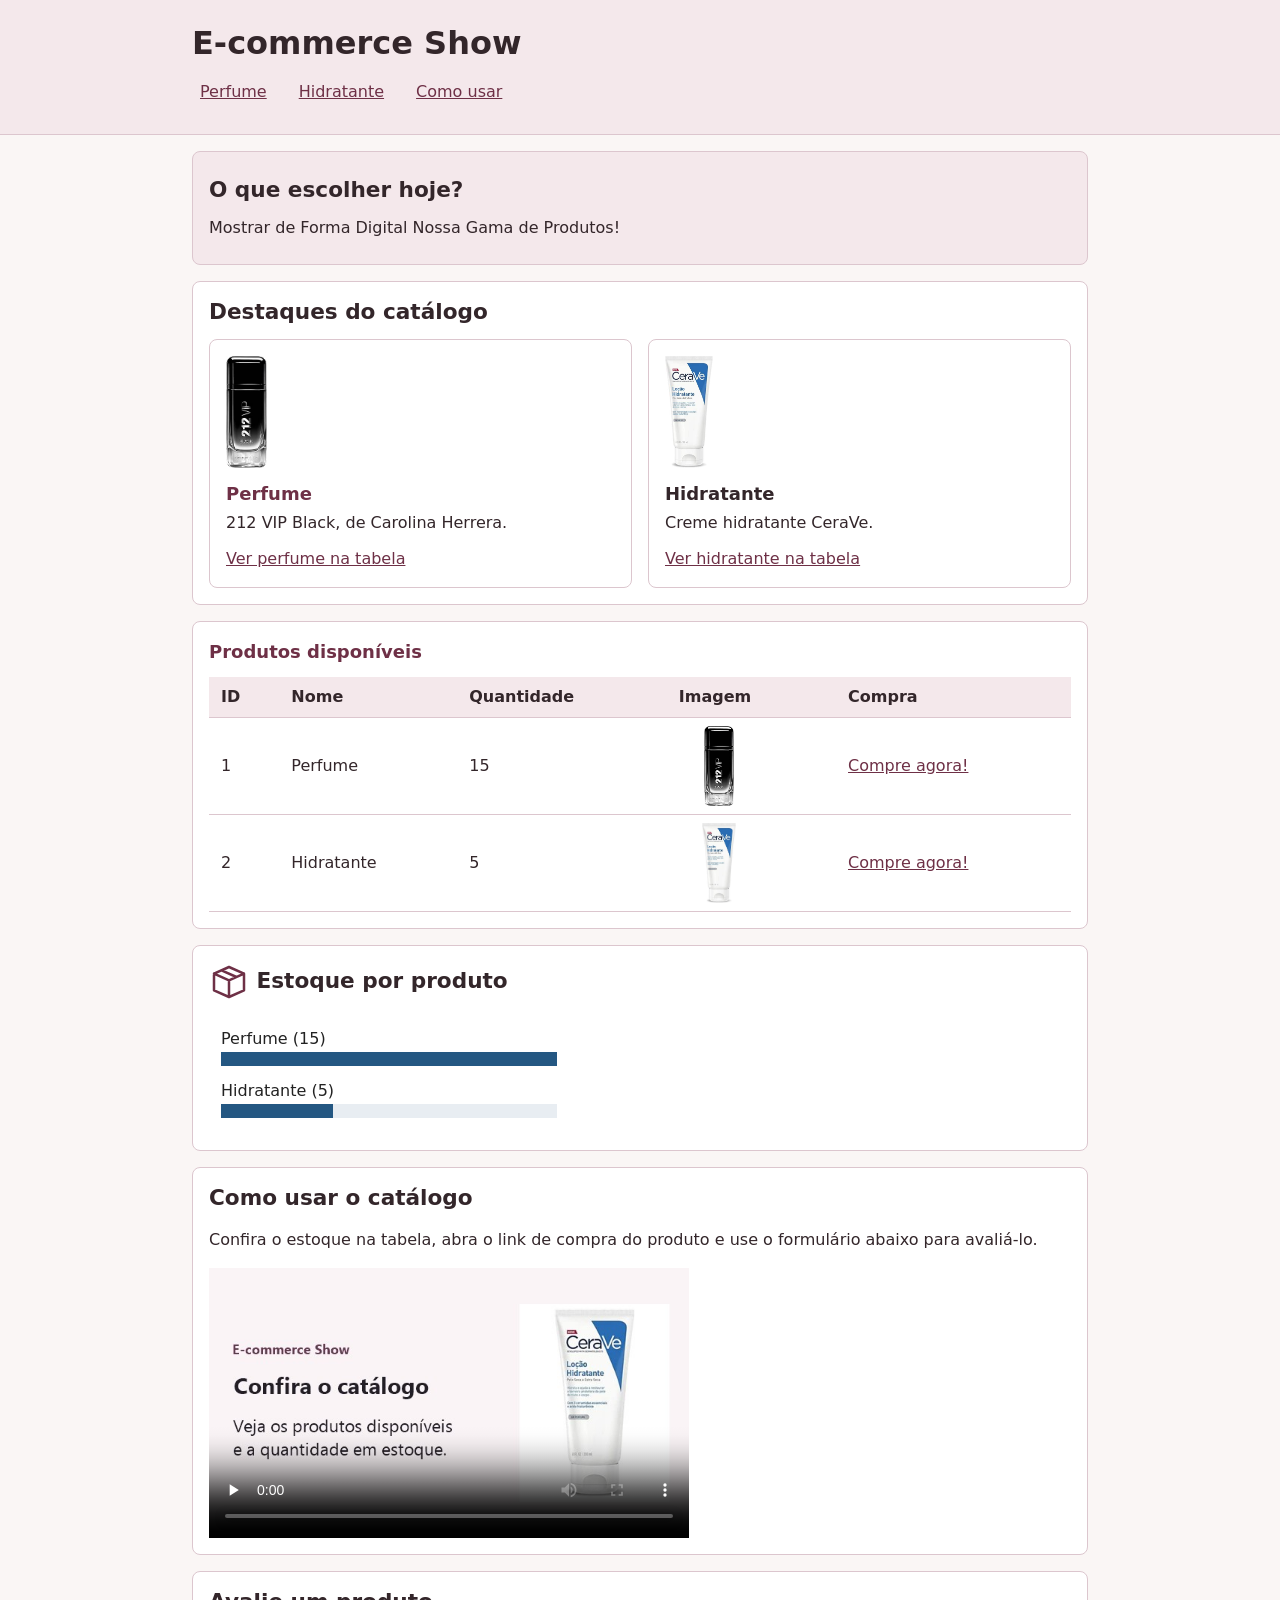
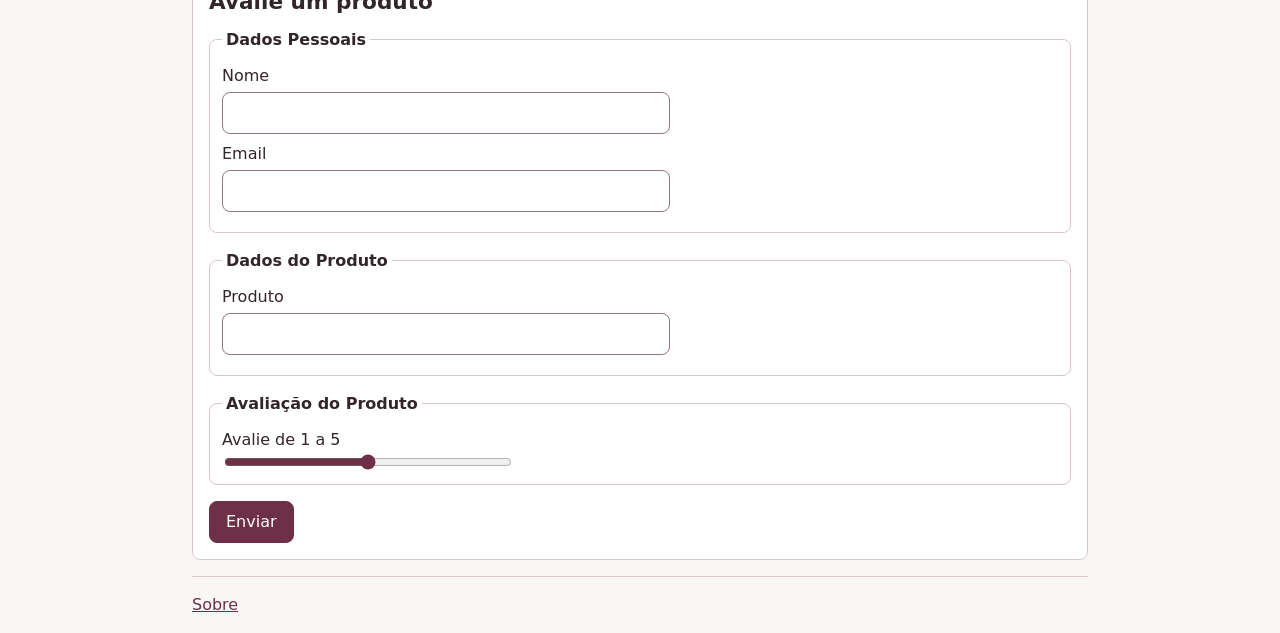
==== index.html @ 63ea8945 "feat: adiciona menu flexível e grade responsiva ao catálogo" ====
<!DOCTYPE html>
<html lang="pt-BR">
<head>
    <meta charset="UTF-8">
    <meta name="viewport" content="width=device-width, initial-scale=1.0">
    <title>Catálogo de Produtos</title>
    <link rel="stylesheet" href="css/reset.css">
    <link rel="stylesheet" href="css/style.css">
    <script src="js/estoque.js" defer></script>
</head>
<body>

    <header id="cabecalho-principal">
        <nav class="largura-pagina" aria-label="Navegação do catálogo">
            <h1>E-commerce Show</h1>

            <ul class="menu-categorias">
                <li><a href="#perfume">Perfume</a></li>
                <li><a href="#hidratante">Hidratante</a></li>
                <li><a href="#como-usar">Como usar</a></li>
            </ul>
        </nav>
    </header>

    <main class="largura-pagina">
        <section class="painel introducao">
            <h2>O que escolher hoje?</h2>
            <p>Mostrar de Forma Digital Nossa Gama de Produtos!</p>
        </section>

        <section class="painel">
            <h2>Destaques do catálogo</h2>
            <div class="grade-produtos">
                <article class="cartao-produto" id="perfume">
                    <img class="imagem-destaque" src="assets/images/perfume.jpg" alt="">
                    <h3>Perfume</h3>
                    <p>212 VIP Black, de Carolina Herrera.</p>
                    <a href="#estoque-perfume">Ver perfume na tabela</a>
                </article>
                <article class="cartao-produto" id="hidratante">
                    <img class="imagem-destaque" src="assets/images/hidratante.jpg" alt="">
                    <h3>Hidratante</h3>
                    <p>Creme hidratante CeraVe.</p>
                    <a href="#estoque-hidratante">Ver hidratante na tabela</a>
                </article>
            </div>
        </section>

        <section class="painel">
            <div class="tabela-rolavel" role="region" aria-label="Tabela de produtos" tabindex="0">
                <table id="tabela-produtos">
                    <caption>Produtos disponíveis</caption>
                    <thead>
                        <tr>
                            <th scope="col">ID</th>
                            <th scope="col">Nome</th>
                            <th scope="col">Quantidade</th>
                            <th scope="col">Imagem</th>
                            <th scope="col">Compra</th>
                        </tr>
                    </thead>
                    <tbody>
                        <tr id="estoque-perfume">
                            <td>1</td>
                            <td>Perfume</td>
                            <td>15</td>
                            <td><img class="foto-produto" src="assets/images/perfume.jpg" alt="Perfume Masculino Black Carolina Herrera"></td>
                            <td><a target="_blank" rel="noopener  noreferrer" href="https://www.amazon.com.br/Perfume-Masculino-Black-Carolina-Herrera/dp/B074Z9QH5F/ref=asc_df_B074Z9QH5F?tag=brbngshpdsk-20&linkCode=df0&hvadid=76828591707703&hvnetw=o&hvqmt=e&hvbmt=be&hvdev=c&hvlocint=&hvlocphy=167266&hvtargid=pla-4580428019692046&psc=1&msclkid=b5bc863ba21c19523c87ecb0a7718471">Compre agora!</a></td>
                        </tr>
                        <tr id="estoque-hidratante">
                            <td>2</td>
                            <td>Hidratante</td>
                            <td>5</td>
                            <td><img class="foto-produto" src="assets/images/hidratante.jpg" alt="Creme Hidratante CeraVe"></td>
                            <td><a target="_blank" rel="noopener noreferrer" href="https://www.amazon.com.br/CeraVe-Creme-Hidratante-Pele-Extra/dp/B08GKXNVLW/ref=asc_df_B08GKXNVLW?tag=brbngshpdsk-20&linkCode=df0&hvadid=77240908719139&hvnetw=o&hvqmt=e&hvbmt=be&hvdev=c&hvlocint=&hvlocphy=167266&hvtargid=pla-4580840338335778&msclkid=99e3b28e29ef168c1b42d8052fa948b4&th=1">Compre agora!</a></td>
                        </tr>
                    </tbody>
                </table>
            </div>

            
        </section>
        <section class="painel">
            <h2>
                <!-- No Edge, o ícone permaneceu nítido ao reduzir e ampliar a largura da janela. -->
                <svg viewBox="0 0 24 24" width="32" height="32" class="icone-estoque" role="img" aria-labelledby="icone-estoque-titulo">
                    <title id="icone-estoque-titulo">Caixa de estoque</title>
                    <path d="M3 7l9-4 9 4v10l-9 4-9-4V7zm0 0l9 4 9-4m-9 4v10M7.5 5l9 4" fill="none" stroke="currentColor" stroke-width="1.5" stroke-linecap="round" stroke-linejoin="round"/>
                </svg>
                Estoque por produto
            </h2>
            <canvas id="grafico-estoque" width="360" height="120" class="midia" role="img" aria-label="Gráfico de barras com as quantidades em estoque da tabela de produtos">
                O gráfico compara a quantidade em estoque por produto. Consulte a coluna Quantidade da tabela para ver os valores.
            </canvas>
        </section>

        <section class="painel" id="como-usar">
            <h2>Como usar o catálogo</h2>
            <p>Confira o estoque na tabela, abra o link de compra do produto e use o formulário abaixo para avaliá-lo.</p>
            <!-- O vídeo é complementar. Com preload="none", o navegador pode esperar pelo play para carregar a mídia. -->
            <video controls preload="none" poster="assets/media/guia-catalogo.jpg" width="480" class="midia" aria-label="Como usar o catálogo">
                <source src="assets/media/guia-catalogo.mp4" type='video/mp4; codecs="avc1.64001e"'>
                <source src="assets/media/guia-catalogo.webm" type='video/webm; codecs="vp9"'>
                <track kind="captions" src="assets/media/guia-catalogo.vtt" srclang="pt-BR" label="Português">
                <a href="assets/media/guia-catalogo.mp4">Baixar o vídeo em MP4</a>
            </video>
        </section>

        <section class="painel">
            <h2>Avalie um produto</h2>
            <form class="formulario-avaliacao" action="#" method="post">
                <fieldset>
                    <legend>Dados Pessoais</legend>

                    <label for="nome">Nome</label>
                    <input class="campo" type="text" name="nome" id="nome" required>

                    <label for="email">Email</label>
                    <input class="campo" type="email" name="email" id="email" required>
                </fieldset>
                
                <fieldset>
                    <legend>Dados do Produto</legend>

                    <label for="produto">Produto</label>
                    <input class="campo" type="text" name="produto" id="produto" required>
                </fieldset>

                <fieldset>
                    <legend>Avaliação do Produto</legend>

                    <label for="avaliacao">Avalie de 1 a 5</label>
                    <input 
                        class="nota-avaliacao"
                        type="range" 
                        name="avaliacao" 
                        id="avaliacao" 
                        min="1" 
                        max="5" 
                        step="1"
                    >
                </fieldset>
                

                <input class="botao" type="submit" value="Enviar">
            </form>
        </section>
    </main>

    <footer class="rodape largura-pagina">
        <a href="html/sobre.html">Sobre</a>
    </footer>
    

</body>
</html>
---- css/style.css ----
:root {
    --fundo: #faf6f5;
    --superficie: #fff;
    --texto: #33262a;
    --destaque: #6e3046;
    --borda: #dcc6ce;
    --suave: #f4e8eb;
    --espaco: 1rem;
    --raio: 0.5rem;
}

body {
    background-color: var(--fundo);
    color: var(--texto);
    font-family: system-ui, sans-serif;
    /* O rem acompanha o tamanho de fonte configurado no navegador. */
    font-size: 1rem;
    line-height: 1.5;
}

h1 {
    margin: 0;
    font-size: 2rem;
    line-height: 1.2;
}

h2 {
    margin: 0 0 0.75rem;
    font-size: 1.35rem;
    line-height: 1.3;
}

a:link {
    color: var(--destaque);
}

a:visited {
    color: #594477;
}

a:hover {
    color: #482033;
    text-decoration-thickness: 0.125rem;
}

a:active {
    color: #862339;
}

:focus-visible {
    outline: 0.125rem solid var(--destaque);
    outline-offset: 0.125rem;
}

.largura-pagina {
    width: calc(100% - 2 * var(--espaco));
    max-width: 56rem;
    margin-inline: auto;
}

#cabecalho-principal {
    padding: 1.5rem 0;
    border-bottom: 1px solid var(--borda);
    background-color: var(--suave);
}

.menu-categorias {
    display: flex;
    flex-wrap: wrap;
    gap: 0.5rem var(--espaco);
    margin: 0.75rem 0 0;
    padding-left: 0;
    list-style-type: none;
}

.menu-categorias a {
    display: block;
    padding: 0.375rem 0.5rem;
    border-radius: var(--raio);
}

.menu-categorias a:hover,
.menu-categorias a:focus-visible {
    background-color: var(--superficie);
}

.painel {
    margin: var(--espaco) 0;
    padding: var(--espaco);
    border: 1px solid var(--borda);
    border-radius: var(--raio);
    background-color: var(--superficie);
}

.introducao {
    padding-block: 1.5rem;
    background-color: var(--suave);
}

.introducao p {
    margin: 0;
}

.grade-produtos {
    display: grid;
    grid-template-columns: repeat(auto-fit, minmax(min(100%, 16rem), 1fr));
    gap: var(--espaco);
}

.cartao-produto {
    padding: var(--espaco);
    border: 1px solid var(--borda);
    border-radius: var(--raio);
}

.cartao-produto:first-child h3 {
    color: var(--destaque);
}

.cartao-produto h3 {
    margin: 0.75rem 0 0.25rem;
    font-size: 1.125rem;
}

.cartao-produto p {
    margin: 0 0 0.75rem;
}

.imagem-destaque {
    display: block;
    width: 100%;
    height: 7rem;
    object-fit: contain;
    object-position: left center;
}

.tabela-rolavel {
    overflow-x: auto;
}

#tabela-produtos {
    width: 100%;
    border-collapse: collapse;
    overflow-wrap: anywhere;
}

#tabela-produtos caption {
    margin-bottom: 0.75rem;
    text-align: left;
    color: var(--destaque);
    font-size: 1.125rem;
    font-weight: 700;
}

/* O descendente aplica o espaçamento só às células da tabela de produtos. */
#tabela-produtos th,
#tabela-produtos td {
    padding: 0.5rem clamp(0.25rem, 1.5vw, 0.75rem);
    border-bottom: 1px solid var(--borda);
    text-align: left;
}

#tabela-produtos th {
    background-color: var(--suave);
}

.foto-produto {
    display: block;
    width: clamp(2.5rem, 10vw, 5rem);
    height: 5rem;
    object-fit: contain;
}

.icone-estoque {
    width: clamp(1.5rem, 5vw, 2.5rem);
    height: auto;
    vertical-align: middle;
    color: var(--destaque);
}

.midia {
    display: block;
    max-width: 100%;
    height: auto;
}

.formulario-avaliacao fieldset {
    min-width: 0;
    margin: 0 0 var(--espaco);
    padding: 0.75rem;
    border: 1px solid var(--borda);
    border-radius: var(--raio);
}

.formulario-avaliacao legend {
    padding-inline: 0.25rem;
    font-weight: 600;
}

.formulario-avaliacao label {
    display: block;
}

.campo {
    width: 100%;
    max-width: 28rem;
    margin: 0.25rem 0 0.5rem;
    padding: 0.5rem;
    border: 1px solid #927581;
    border-radius: var(--raio);
    color: inherit;
    font: inherit;
}

.nota-avaliacao {
    display: block;
    width: 100%;
    max-width: 18rem;
    accent-color: var(--destaque);
}

.botao {
    padding: 0.5rem var(--espaco);
    border: 1px solid var(--destaque);
    border-radius: var(--raio);
    background-color: var(--destaque);
    color: var(--superficie);
    font: inherit;
    cursor: pointer;
}

.botao:hover {
    background-color: #482033;
}

.rodape {
    padding-block: var(--espaco);
    border-top: 1px solid var(--borda);
}
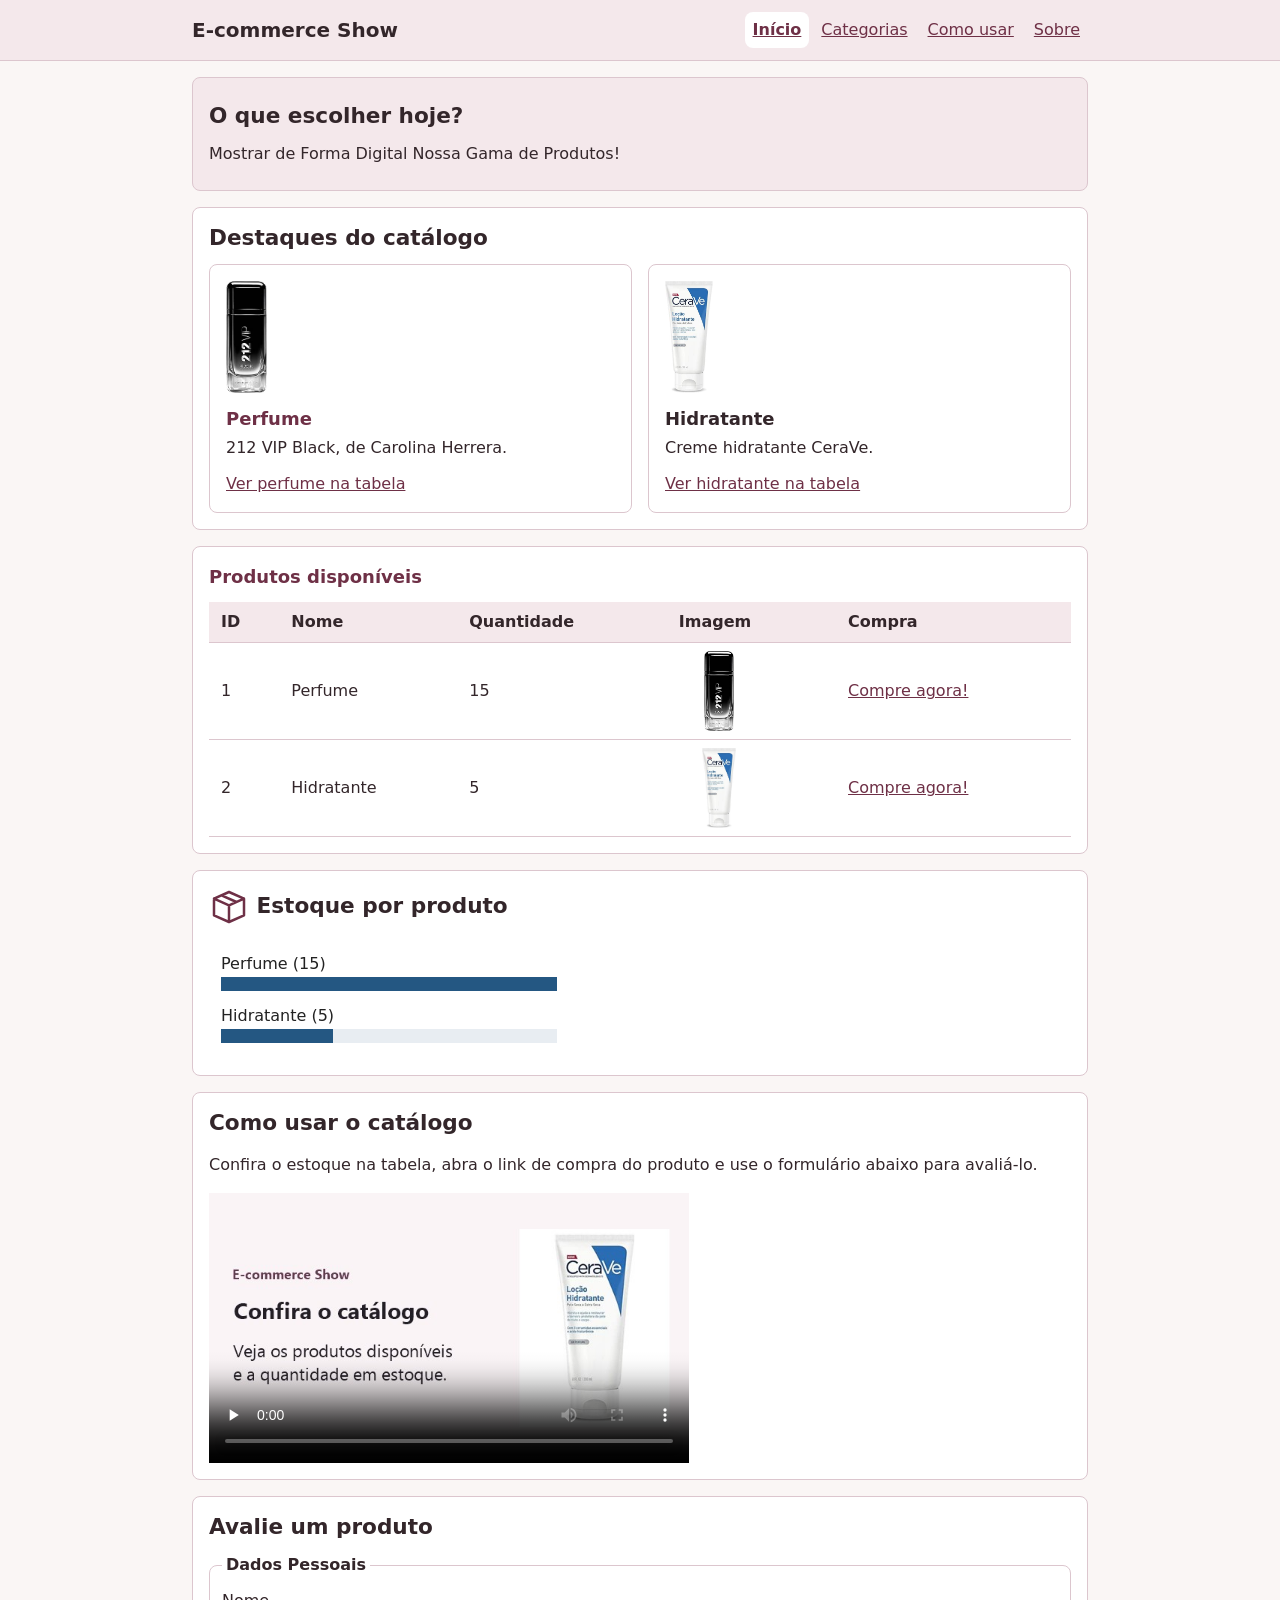
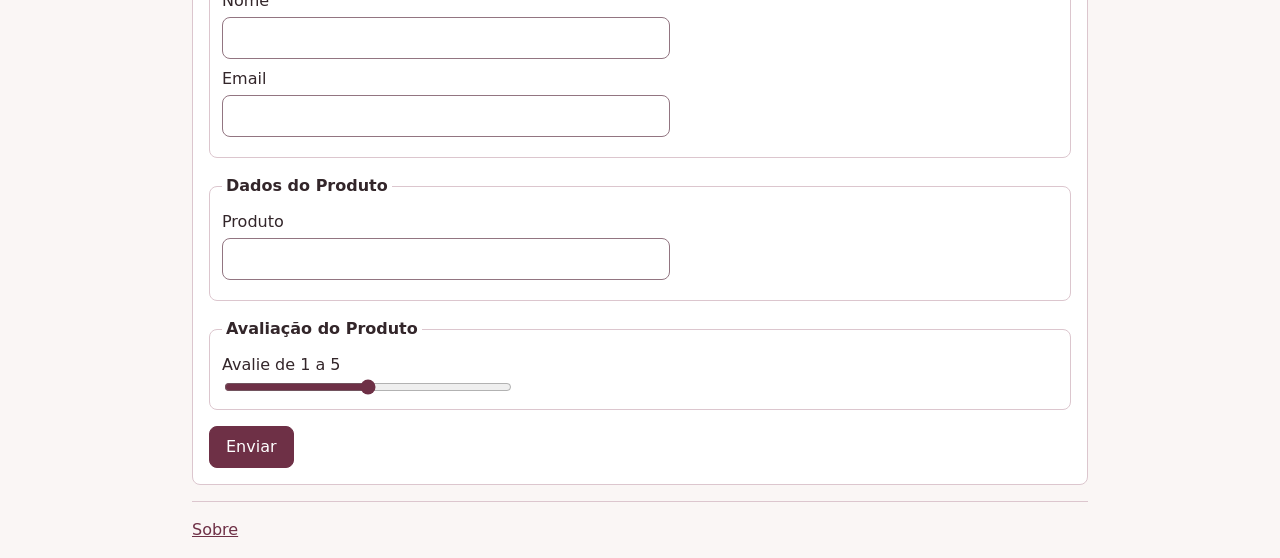
==== commit 3690769b: "feat: adiciona navegação sticky com menu de categorias" ====
--- a/index.html
+++ b/index.html
@@ -11,13 +11,23 @@
 <body>
 
     <header id="cabecalho-principal">
-        <nav class="largura-pagina" aria-label="Navegação do catálogo">
-            <h1>E-commerce Show</h1>
+        <nav class="largura-pagina navegacao" aria-label="Navegação do catálogo">
+            <h1 class="marca">E-commerce Show</h1>
+            <button class="botao-menu" type="button" aria-label="Abrir menu de navegação" aria-expanded="false" aria-controls="menu-principal" disabled>
+                <span aria-hidden="true">☰</span>
+            </button>
 
-            <ul class="menu-categorias">
-                <li><a href="#perfume">Perfume</a></li>
-                <li><a href="#hidratante">Hidratante</a></li>
+            <ul class="menu-categorias" id="menu-principal">
+                <li><a href="index.html" class="ativo" aria-current="page">Início</a></li>
+                <li class="item-categorias">
+                    <a href="#destaques">Categorias</a>
+                    <ul class="submenu">
+                        <li><a href="#perfume">Perfume</a></li>
+                        <li><a href="#hidratante">Hidratante</a></li>
+                    </ul>
+                </li>
                 <li><a href="#como-usar">Como usar</a></li>
+                <li><a href="html/sobre.html">Sobre</a></li>
             </ul>
         </nav>
     </header>
@@ -28,7 +38,7 @@
             <p>Mostrar de Forma Digital Nossa Gama de Produtos!</p>
         </section>
 
-        <section class="painel">
+        <section class="painel" id="destaques">
             <h2>Destaques do catálogo</h2>
             <div class="grade-produtos">
                 <article class="cartao-produto" id="perfume">
--- a/css/style.css
+++ b/css/style.css
@@ -58,19 +58,44 @@
     margin-inline: auto;
 }
 
+html {
+    scroll-padding-top: 5rem;
+}
+
 #cabecalho-principal {
-    padding: 1.5rem 0;
+    /* O sticky mantém a navegação visível e reserva o espaço inicial do cabeçalho. */
+    position: sticky;
+    top: 0;
+    z-index: 1;
+    padding: 0.75rem 0;
     border-bottom: 1px solid var(--borda);
     background-color: var(--suave);
+}
+
+.navegacao {
+    display: flex;
+    flex-wrap: wrap;
+    align-items: center;
+    justify-content: space-between;
+    gap: 0.5rem var(--espaco);
+}
+
+.marca {
+    font-size: 1.25rem;
+    font-weight: 700;
+}
+
+.menu-categorias,
+.submenu {
+    margin: 0;
+    padding: 0;
+    list-style-type: none;
 }
 
 .menu-categorias {
     display: flex;
     flex-wrap: wrap;
-    gap: 0.5rem var(--espaco);
-    margin: 0.75rem 0 0;
-    padding-left: 0;
-    list-style-type: none;
+    gap: 0.25rem;
 }
 
 .menu-categorias a {
@@ -79,9 +104,87 @@
     border-radius: var(--raio);
 }
 
+.menu-categorias a.ativo {
+    color: var(--destaque);
+    font-weight: 700;
+}
+
+.menu-categorias a.ativo,
 .menu-categorias a:hover,
 .menu-categorias a:focus-visible {
     background-color: var(--superficie);
+}
+
+.item-categorias {
+    position: relative;
+}
+
+.submenu {
+    display: none;
+    position: absolute;
+    top: 100%;
+    left: 0;
+    min-width: 9rem;
+    padding: 0.25rem;
+    border: 1px solid var(--borda);
+    border-radius: var(--raio);
+    background-color: var(--superficie);
+}
+
+.item-categorias:hover > .submenu,
+.item-categorias:focus-within > .submenu {
+    display: block;
+}
+
+.submenu a:hover,
+.submenu a:focus-visible {
+    background-color: var(--suave);
+}
+
+.botao-menu {
+    display: none;
+    padding: 0.125rem 0.5rem;
+    border: 1px solid var(--borda);
+    border-radius: var(--raio);
+    background-color: var(--superficie);
+    color: var(--texto);
+    font: inherit;
+}
+
+@media (max-width: 40rem) {
+    html {
+        scroll-padding-top: 8rem;
+    }
+
+    .botao-menu {
+        display: block;
+    }
+
+    .menu-categorias {
+        flex-basis: 100%;
+    }
+}
+
+@media (hover: none) {
+    html {
+        scroll-padding-top: 11rem;
+    }
+
+    .menu-categorias {
+        align-items: flex-start;
+    }
+
+    .submenu,
+    .item-categorias:hover > .submenu,
+    .item-categorias:focus-within > .submenu {
+        display: flex;
+        flex-wrap: wrap;
+        position: static;
+        min-width: 0;
+        padding: 0 0 0 0.5rem;
+        border: 0;
+        background-color: transparent;
+    }
 }
 
 .painel {
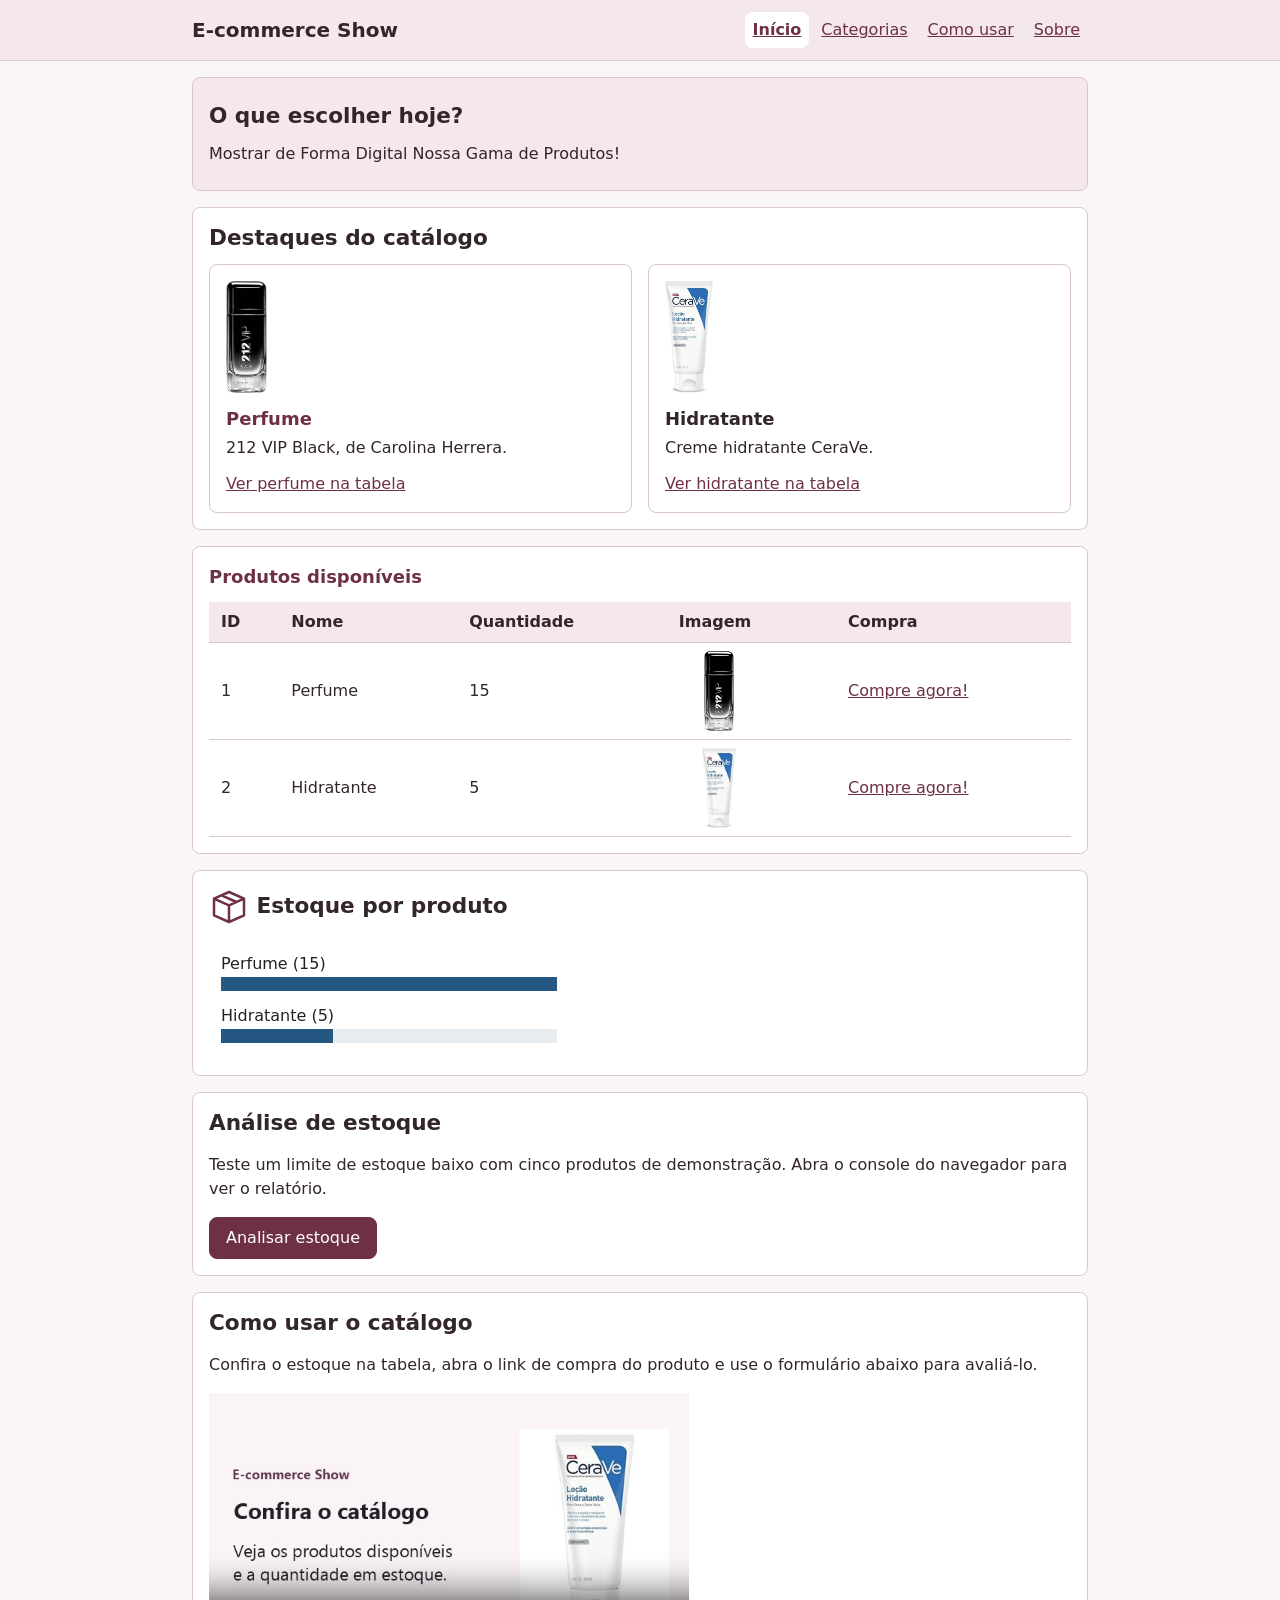
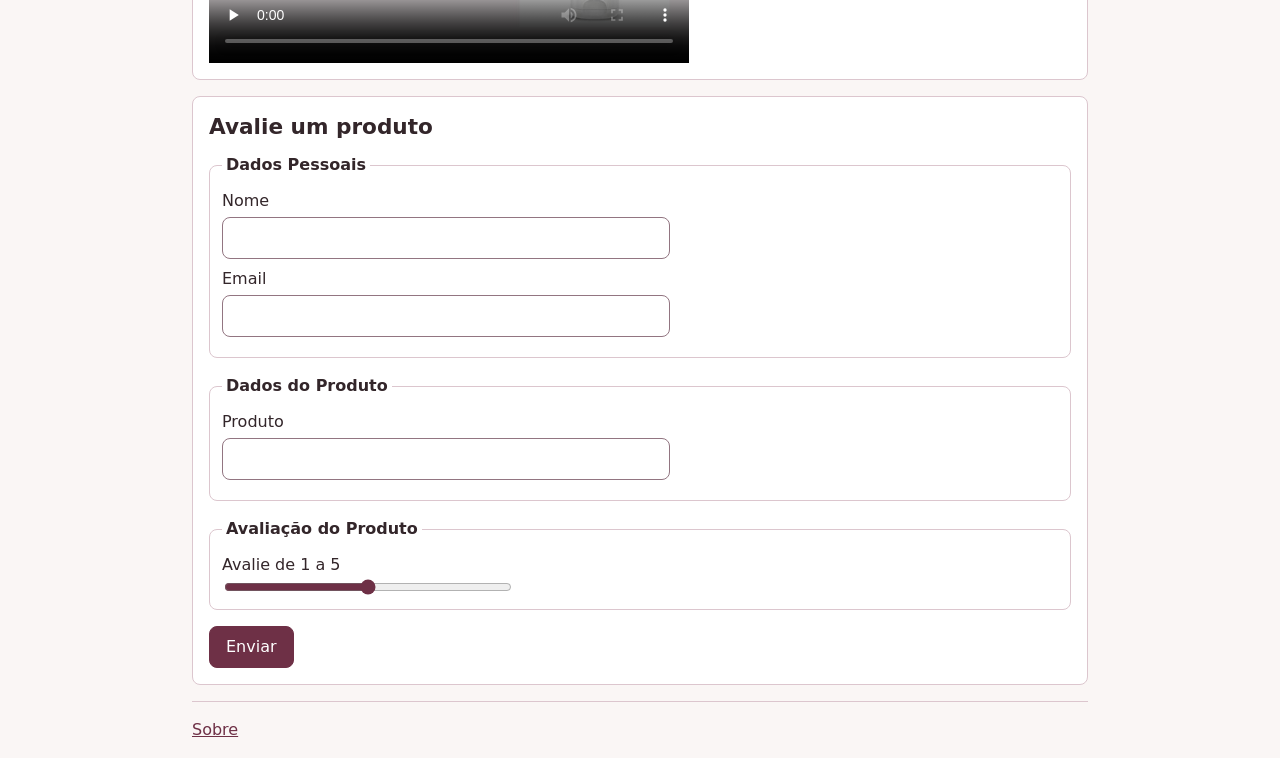
==== commit 58c2a0f0: "feat: adiciona analisador de estoque em JavaScript" ====
--- a/index.html
+++ b/index.html
@@ -104,6 +104,12 @@
             </canvas>
         </section>
 
+        <section class="painel">
+            <h2>Análise de estoque</h2>
+            <p>Teste um limite de estoque baixo com cinco produtos de demonstração. Abra o console do navegador para ver o relatório.</p>
+            <button type="button" class="botao" id="analisar-estoque">Analisar estoque</button>
+        </section>
+
         <section class="painel" id="como-usar">
             <h2>Como usar o catálogo</h2>
             <p>Confira o estoque na tabela, abra o link de compra do produto e use o formulário abaixo para avaliá-lo.</p>
@@ -162,5 +168,6 @@
     </footer>
     
 
+    <script src="js/logica.js" defer></script>
 </body>
 </html>
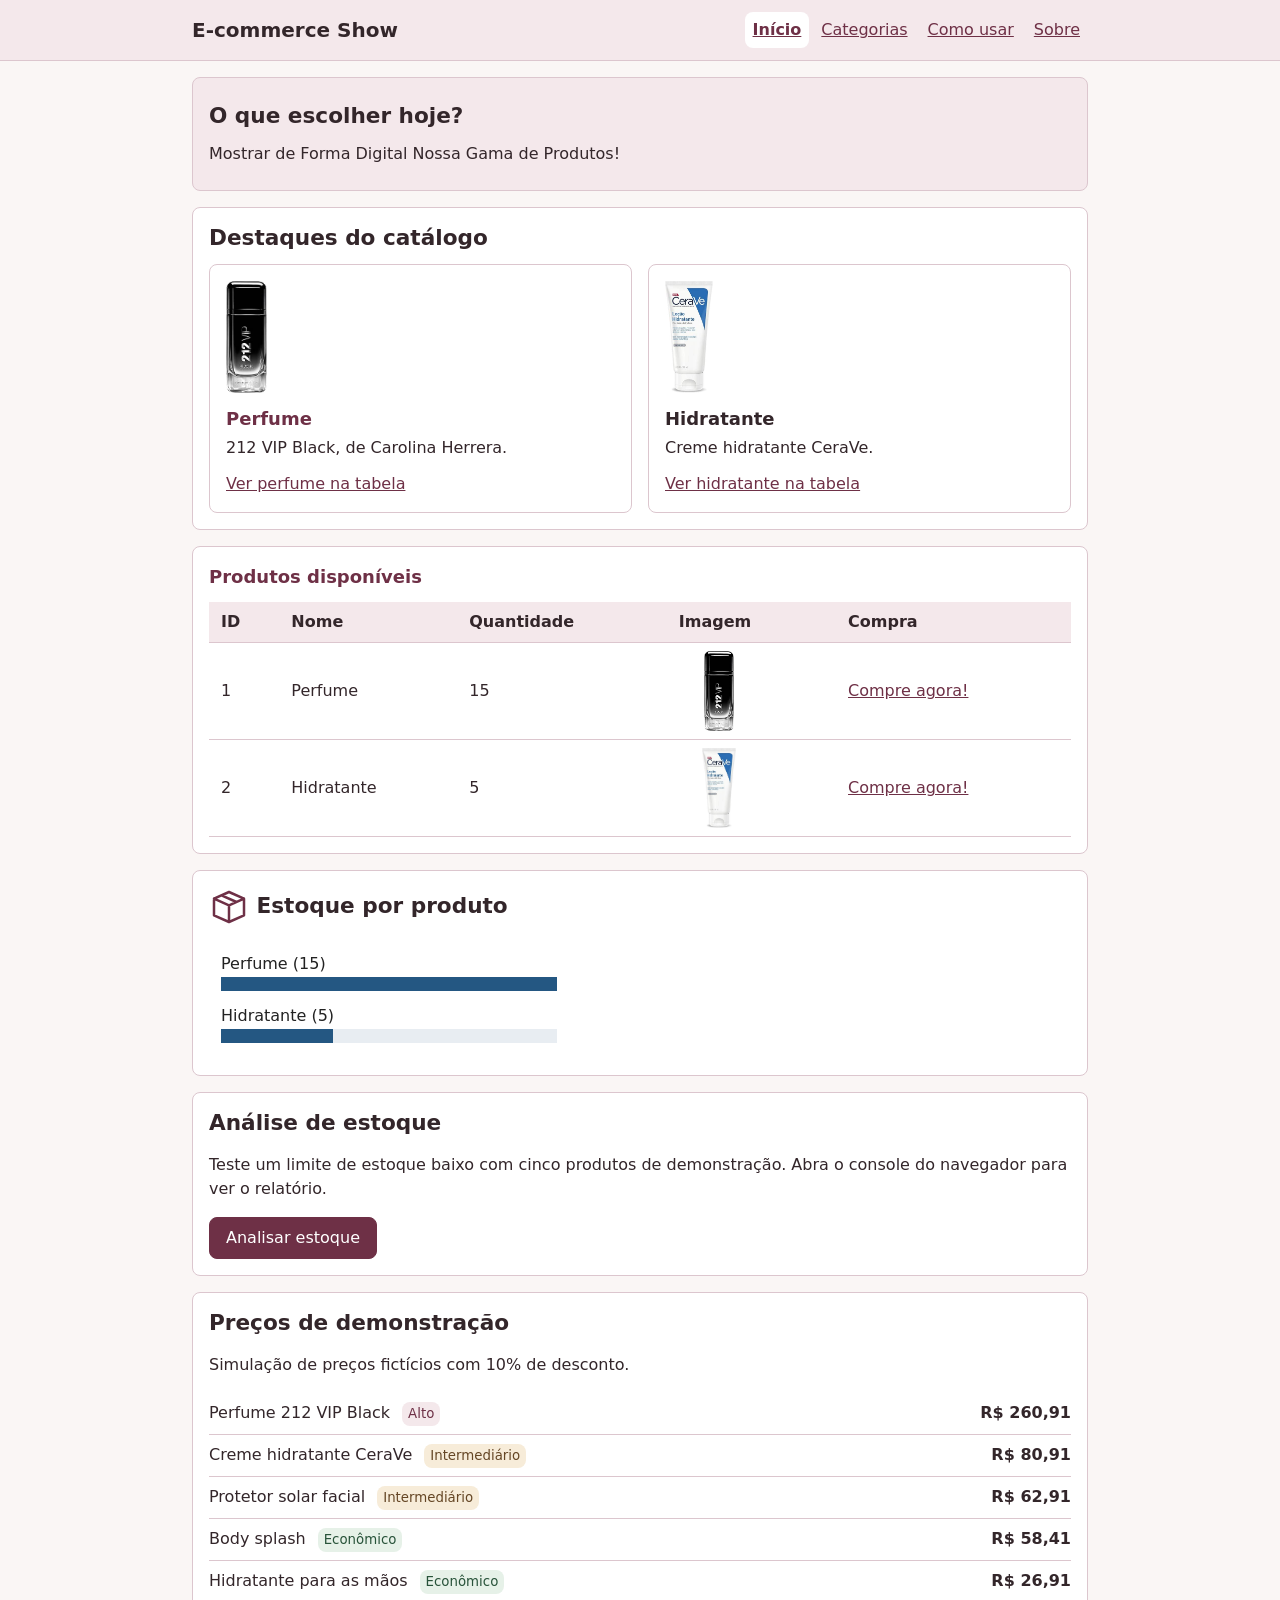
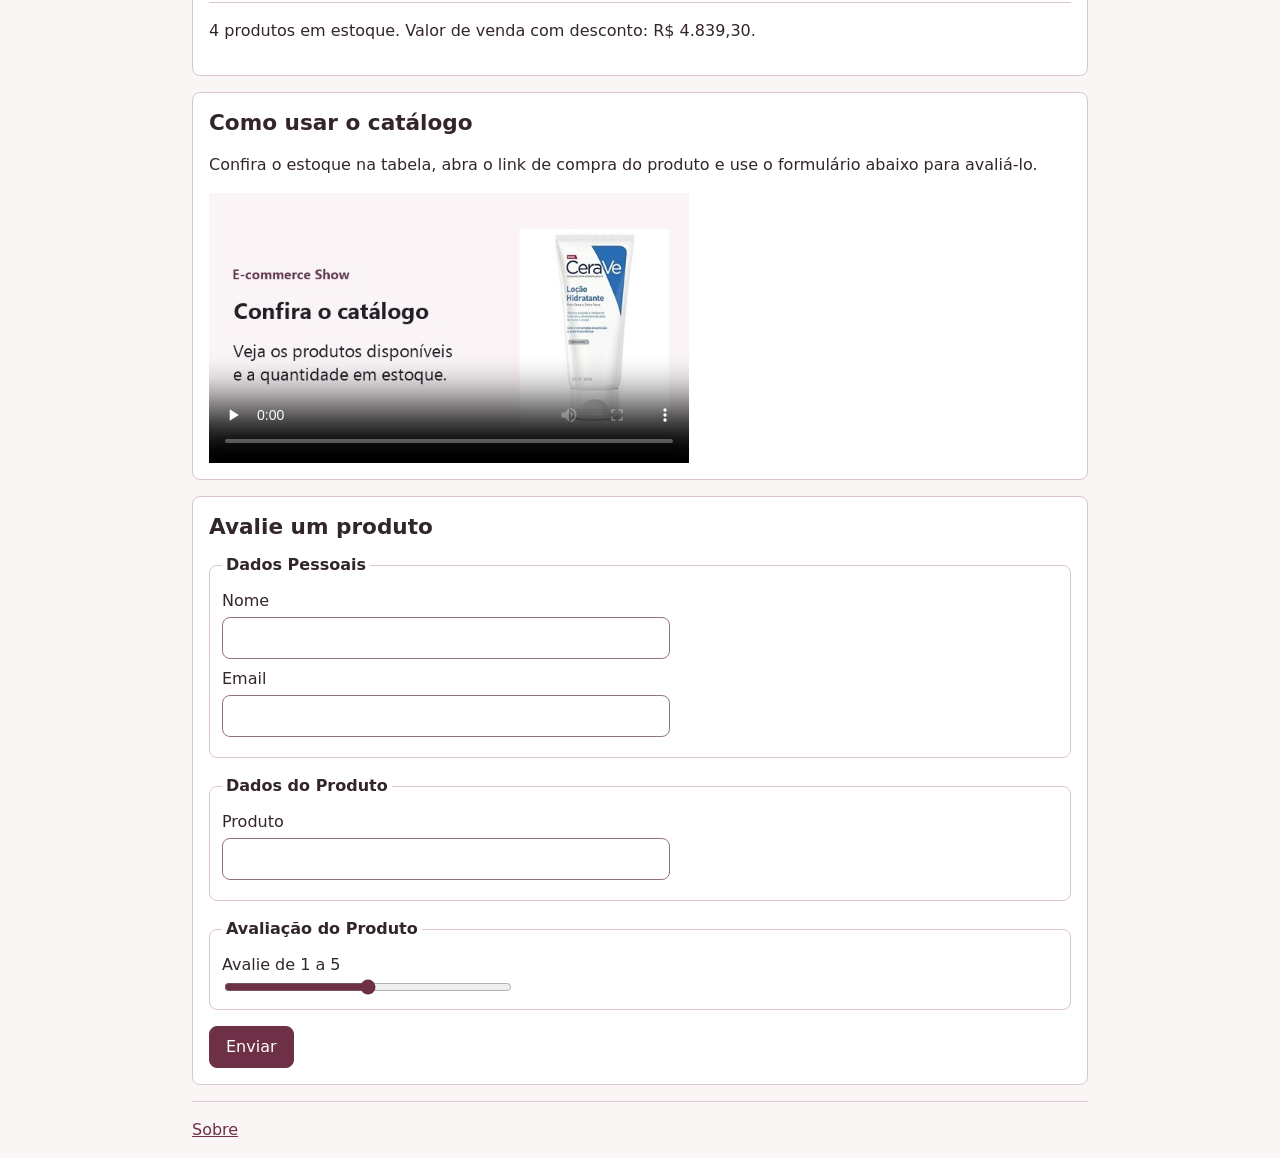
==== commit 16e50cfa: "feat: exibe análise de preços no catálogo" ====
--- a/index.html
+++ b/index.html
@@ -110,6 +110,12 @@
             <button type="button" class="botao" id="analisar-estoque">Analisar estoque</button>
         </section>
 
+        <section class="painel">
+            <h2>Preços de demonstração</h2>
+            <p>Simulação de preços fictícios com 10% de desconto.</p>
+            <div id="resultado"></div>
+        </section>
+
         <section class="painel" id="como-usar">
             <h2>Como usar o catálogo</h2>
             <p>Confira o estoque na tabela, abra o link de compra do produto e use o formulário abaixo para avaliá-lo.</p>
@@ -169,5 +175,6 @@
     
 
     <script src="js/logica.js" defer></script>
+    <script src="js/script.js" defer></script>
 </body>
 </html>
--- a/css/style.css
+++ b/css/style.css
@@ -336,6 +336,46 @@
     background-color: #482033;
 }
 
+.lista-precos {
+    margin: 0;
+    padding: 0;
+    list-style-type: none;
+}
+
+.lista-precos li {
+    display: flex;
+    flex-wrap: wrap;
+    align-items: baseline;
+    gap: 0.25rem 0.75rem;
+    padding: 0.5rem 0;
+    border-bottom: 1px solid var(--borda);
+}
+
+.preco-final {
+    margin-inline-start: auto;
+}
+
+.faixa-preco {
+    display: inline-block;
+    padding: 0.125rem 0.375rem;
+    border-radius: var(--raio);
+}
+
+.faixa-economica .faixa-preco {
+    background-color: #e6f1e8;
+    color: #28533a;
+}
+
+.faixa-intermediaria .faixa-preco {
+    background-color: #f7ecd9;
+    color: #654625;
+}
+
+.faixa-alta .faixa-preco {
+    background-color: var(--suave);
+    color: var(--destaque);
+}
+
 .rodape {
     padding-block: var(--espaco);
     border-top: 1px solid var(--borda);
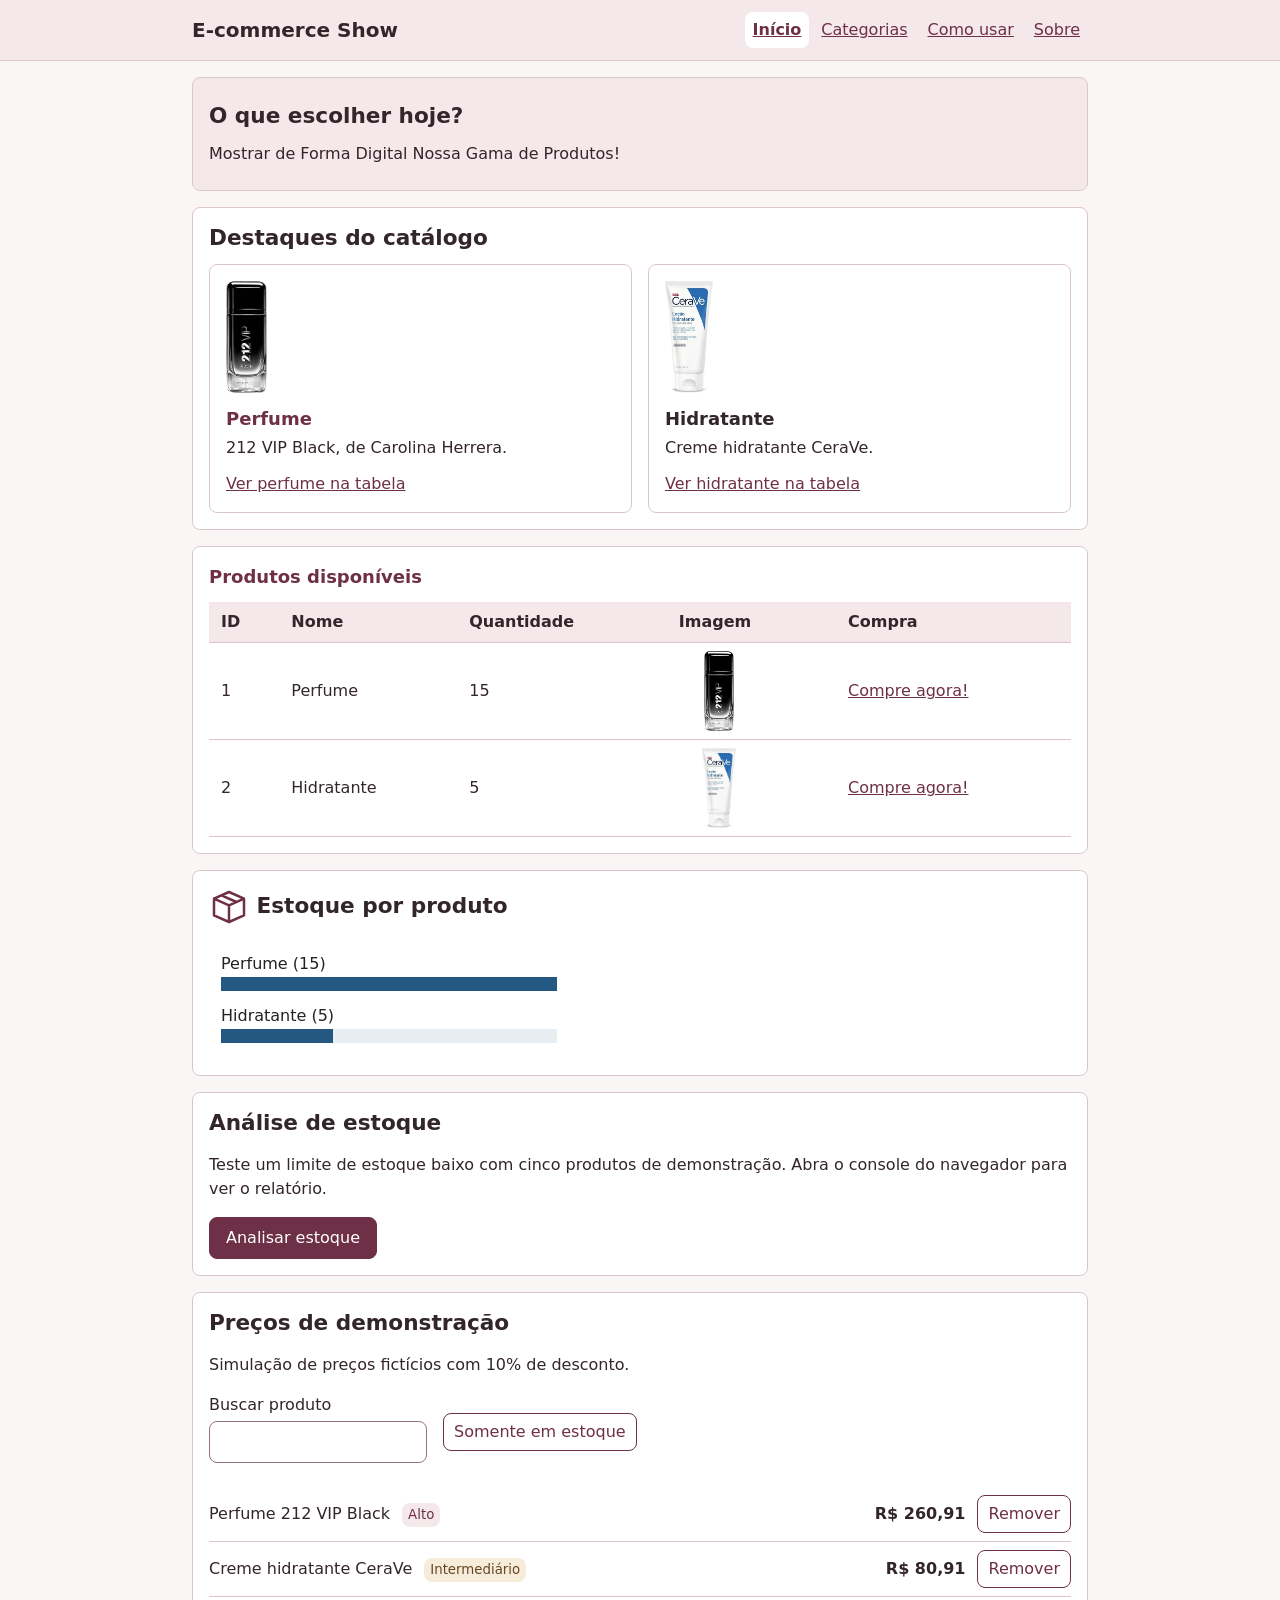
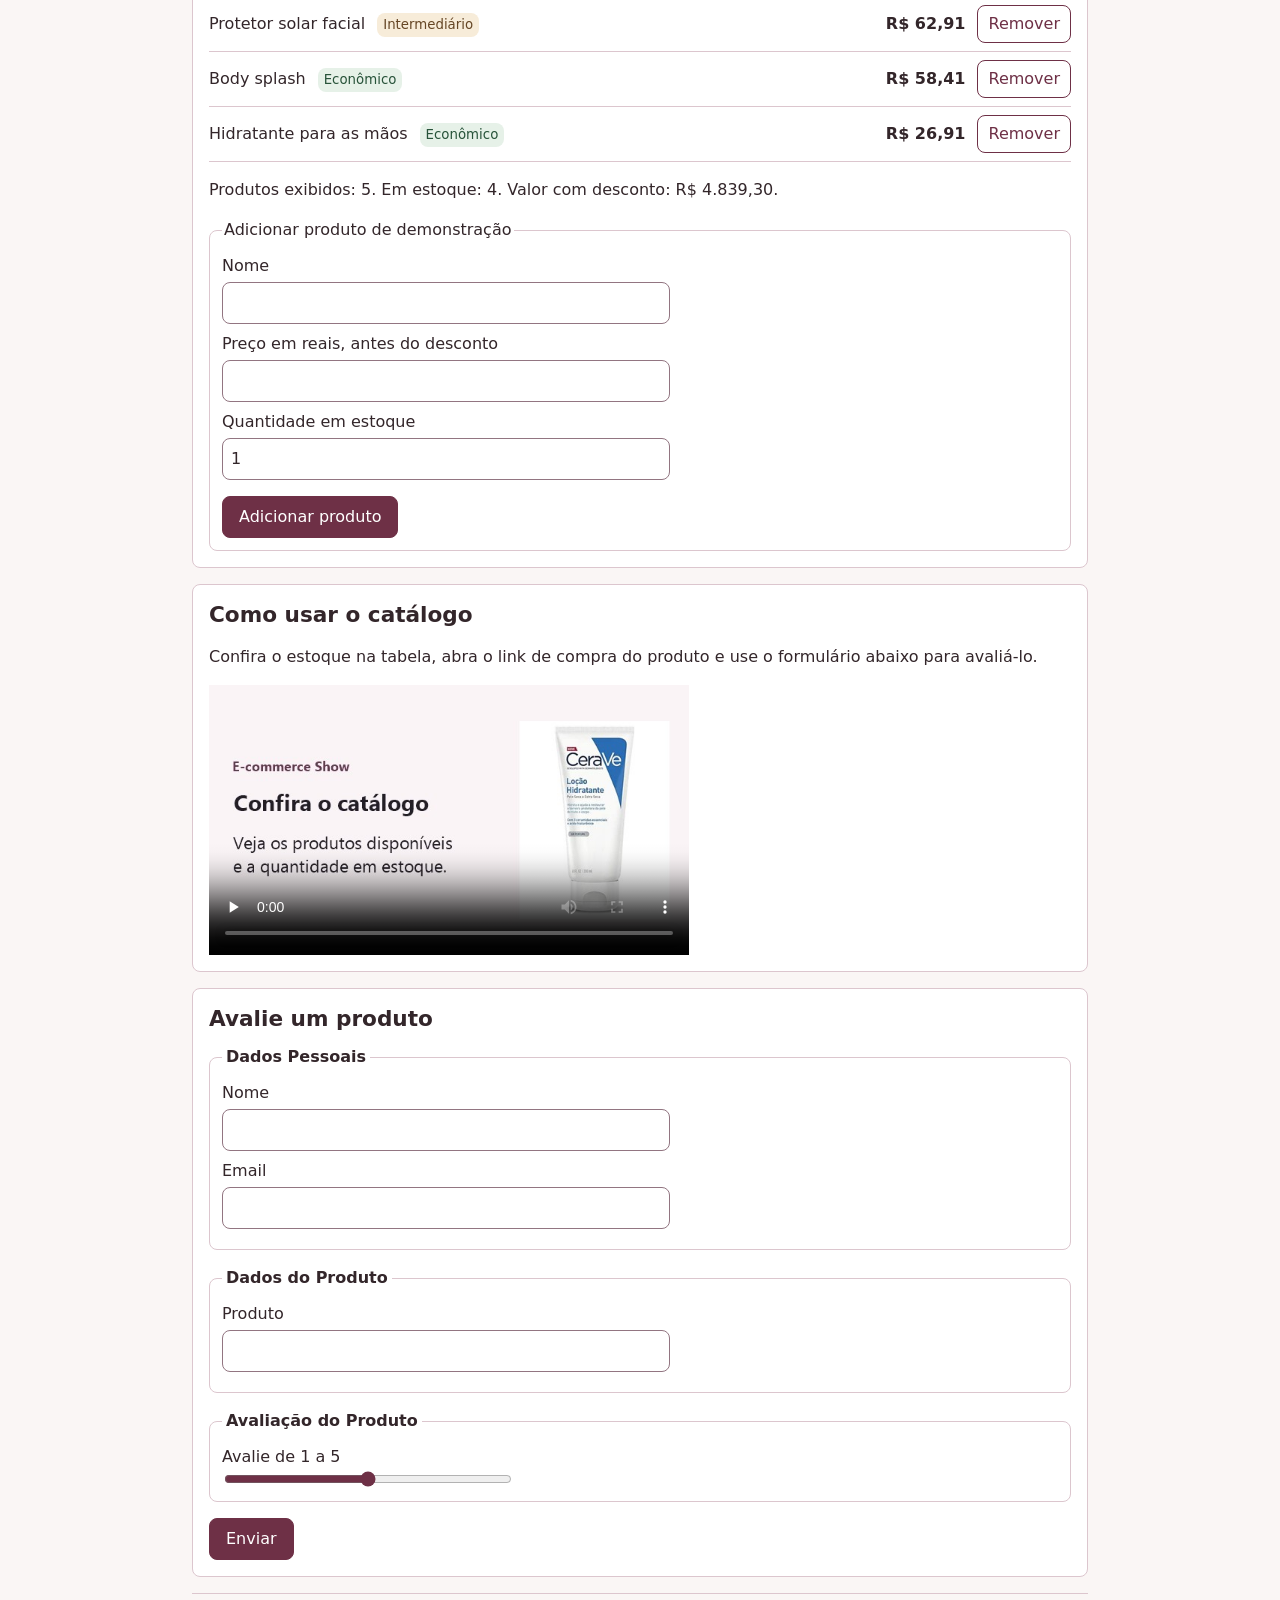
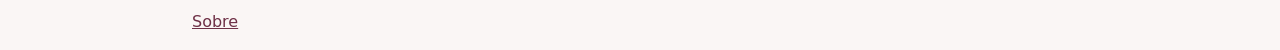
==== commit ef8fd7d9: "feat: adiciona busca e ações à lista de produtos" ====
--- a/index.html
+++ b/index.html
@@ -113,7 +113,30 @@
         <section class="painel">
             <h2>Preços de demonstração</h2>
             <p>Simulação de preços fictícios com 10% de desconto.</p>
-            <div id="resultado"></div>
+            <div id="resultado">
+                <div class="filtros-precos">
+                    <div>
+                        <label for="busca-produto">Buscar produto</label>
+                        <input class="campo" type="search" id="busca-produto">
+                    </div>
+                    <button class="botao-secundario" type="button" id="filtro-estoque" aria-pressed="false">Somente em estoque</button>
+                </div>
+                <ul class="lista-precos" id="lista-precos" role="list"></ul>
+                <p id="resumo-precos" aria-live="polite" aria-atomic="true"></p>
+
+                <form id="adicionar-produto" class="formulario-produto">
+                    <fieldset>
+                        <legend>Adicionar produto de demonstração</legend>
+                        <label for="novo-produto-nome">Nome</label>
+                        <input class="campo" id="novo-produto-nome" name="nome" type="text" maxlength="100" required>
+                        <label for="novo-produto-preco">Preço em reais, antes do desconto</label>
+                        <input class="campo" id="novo-produto-preco" name="preco" type="number" min="0" step="0.01" required>
+                        <label for="novo-produto-quantidade">Quantidade em estoque</label>
+                        <input class="campo" id="novo-produto-quantidade" name="quantidade" type="number" min="0" step="1" value="1" required>
+                        <button class="botao" type="submit">Adicionar produto</button>
+                    </fieldset>
+                </form>
+            </div>
         </section>
 
         <section class="painel" id="como-usar">
--- a/css/style.css
+++ b/css/style.css
@@ -336,6 +336,55 @@
     background-color: #482033;
 }
 
+.filtros-precos {
+    display: flex;
+    flex-wrap: wrap;
+    align-items: center;
+    gap: 0.5rem var(--espaco);
+    margin-bottom: var(--espaco);
+}
+
+.filtros-precos label,
+.formulario-produto label {
+    display: block;
+}
+
+.botao-secundario {
+    padding: 0.375rem 0.625rem;
+    border: 1px solid var(--destaque);
+    border-radius: var(--raio);
+    background-color: var(--superficie);
+    color: var(--destaque);
+    font: inherit;
+    cursor: pointer;
+}
+
+.botao-secundario:hover {
+    background-color: var(--suave);
+}
+
+.botao-secundario[aria-pressed="true"] {
+    background-color: var(--destaque);
+    color: var(--superficie);
+}
+
+.formulario-produto fieldset {
+    min-width: 0;
+    margin: 0;
+    padding: 0.75rem;
+    border: 1px solid var(--borda);
+    border-radius: var(--raio);
+}
+
+.formulario-produto .botao {
+    display: block;
+    margin-top: 0.5rem;
+}
+
+.nome-preco {
+    overflow-wrap: anywhere;
+}
+
 .lista-precos {
     margin: 0;
     padding: 0;
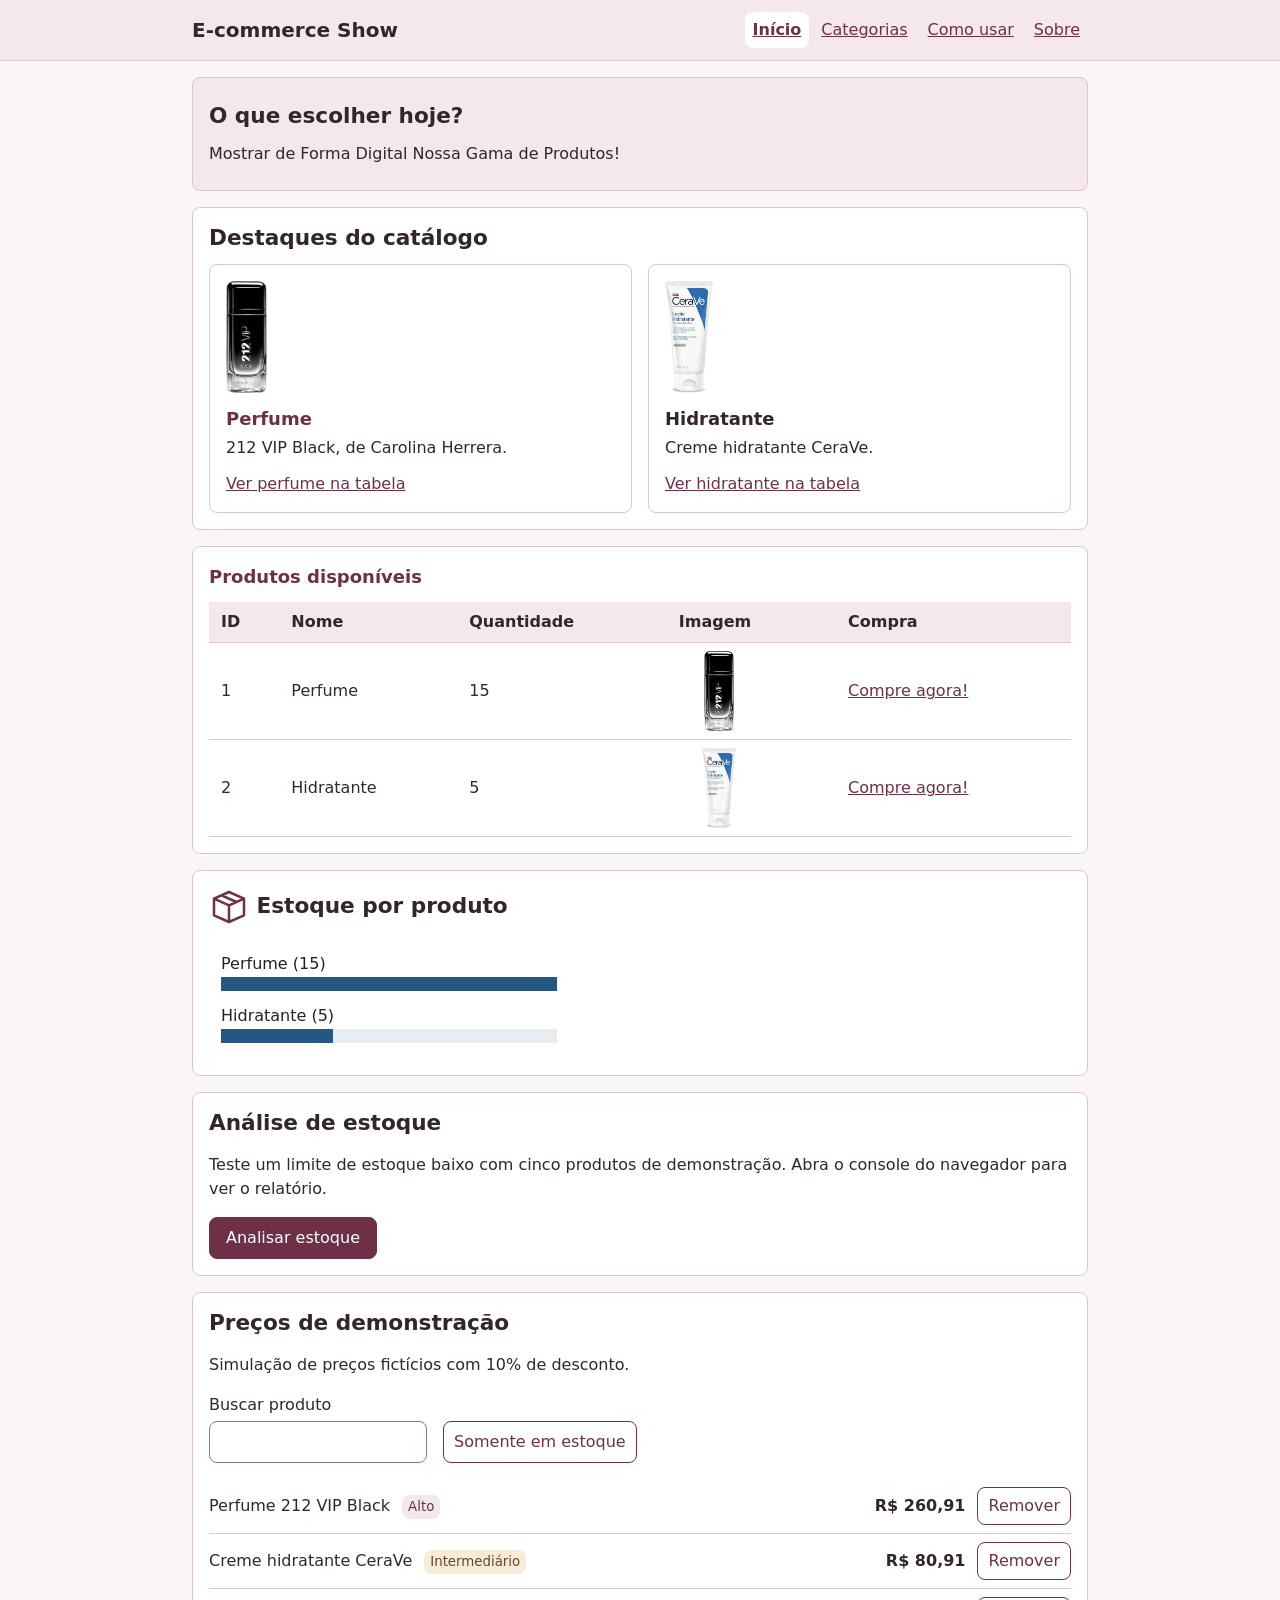
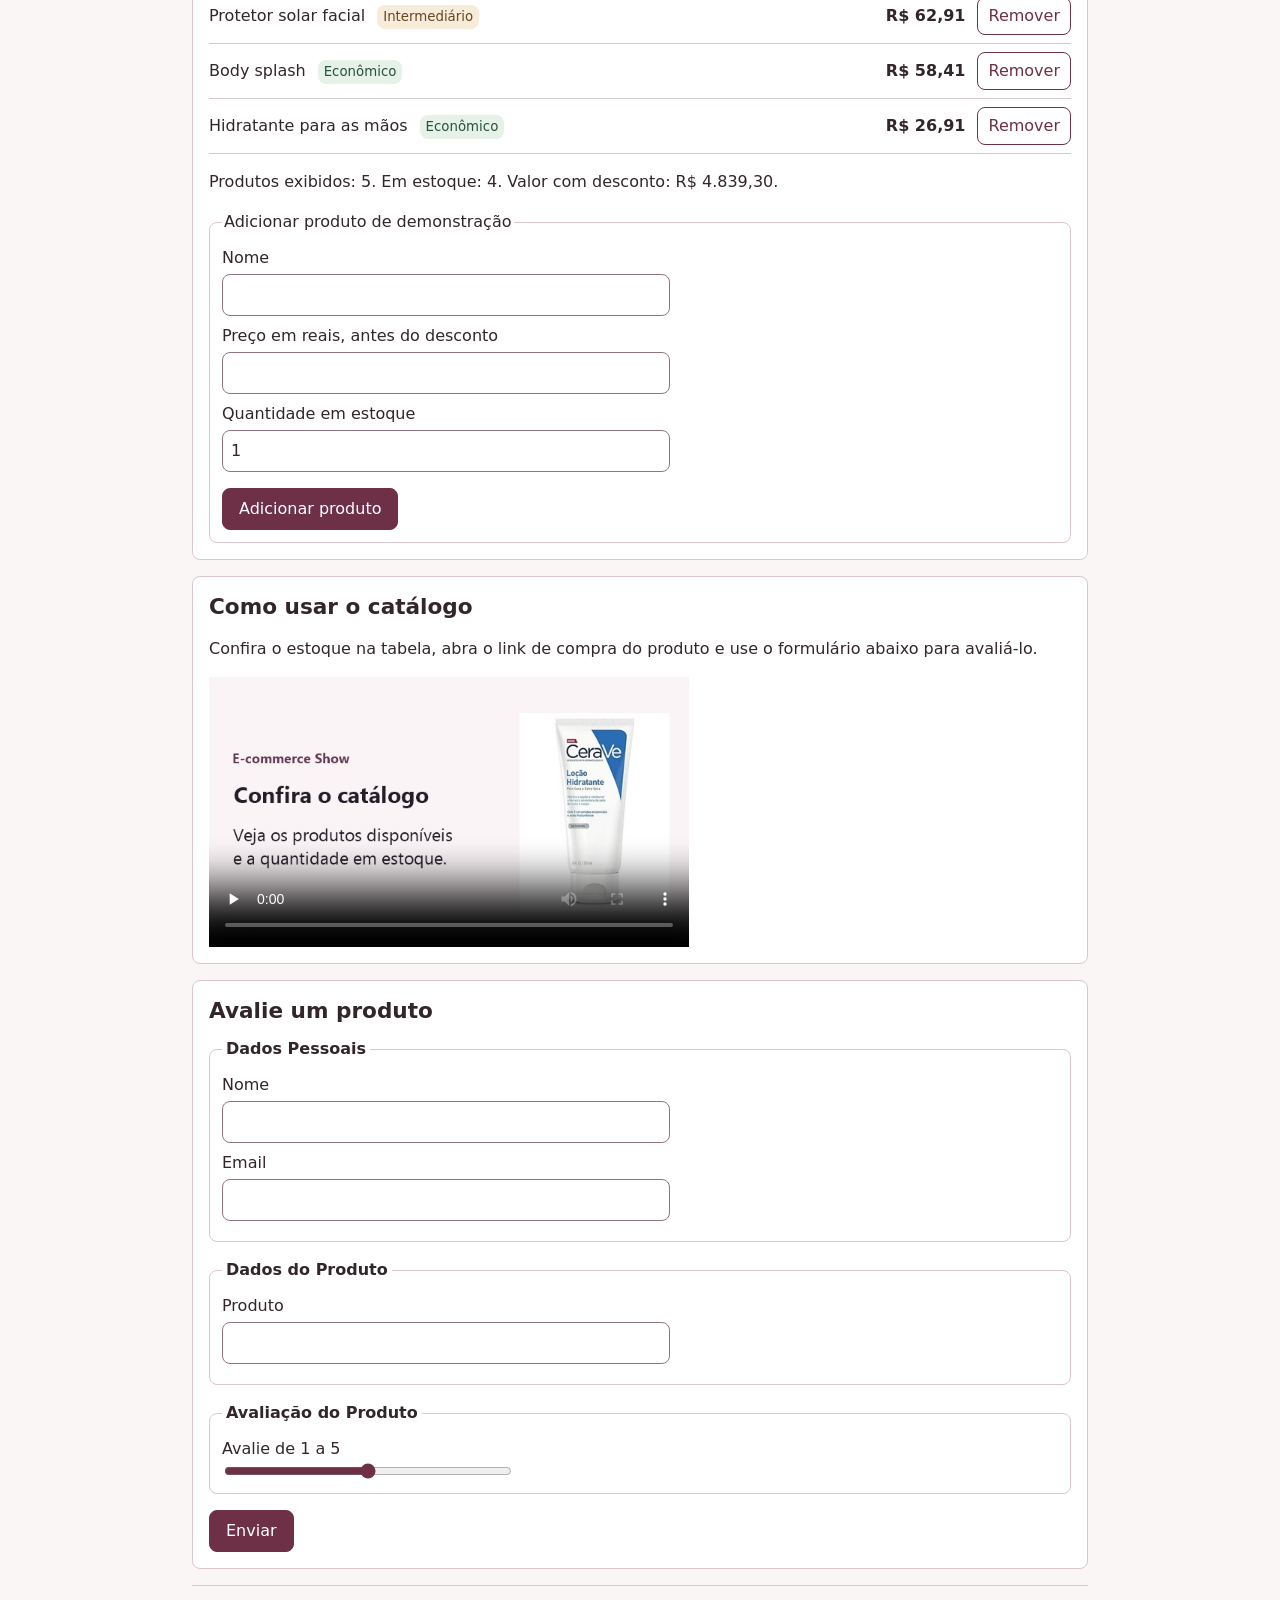
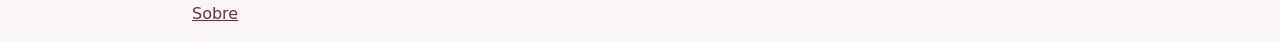
==== commit 0a2ea490: "fix: corrige navegação e alinhamento no mobile" ====
--- a/index.html
+++ b/index.html
@@ -7,6 +7,7 @@
     <link rel="stylesheet" href="css/reset.css">
     <link rel="stylesheet" href="css/style.css">
     <script src="js/estoque.js" defer></script>
+    <script src="js/navegacao.js" defer></script>
 </head>
 <body>
 
--- a/css/style.css
+++ b/css/style.css
@@ -149,20 +149,6 @@
     background-color: var(--superficie);
     color: var(--texto);
     font: inherit;
-}
-
-@media (max-width: 40rem) {
-    html {
-        scroll-padding-top: 8rem;
-    }
-
-    .botao-menu {
-        display: block;
-    }
-
-    .menu-categorias {
-        flex-basis: 100%;
-    }
 }
 
 @media (hover: none) {
@@ -187,6 +173,50 @@
     }
 }
 
+@media (max-width: 40rem) {
+    html {
+        scroll-padding-top: 11rem;
+    }
+
+    html:has(.botao-menu:not(:disabled)[aria-expanded="false"]) {
+        scroll-padding-top: 5rem;
+    }
+
+    .botao-menu:not(:disabled) {
+        display: block;
+        cursor: pointer;
+    }
+
+    .botao-menu:not(:disabled)[aria-expanded="false"] + .menu-categorias {
+        display: none;
+    }
+
+    .menu-categorias {
+        position: relative;
+        flex-basis: 100%;
+        column-gap: 0;
+        padding-bottom: 2.25rem;
+    }
+
+    .menu-categorias a {
+        padding-inline: 0.25rem;
+    }
+
+    .item-categorias {
+        position: static;
+    }
+
+    .menu-categorias .item-categorias > .submenu {
+        display: flex;
+        position: absolute;
+        inset: auto 0 0;
+        min-width: 0;
+        padding: 0;
+        border: 0;
+        background-color: transparent;
+    }
+}
+
 .painel {
     margin: var(--espaco) 0;
     padding: var(--espaco);
@@ -339,9 +369,18 @@
 .filtros-precos {
     display: flex;
     flex-wrap: wrap;
-    align-items: center;
+    align-items: flex-end;
     gap: 0.5rem var(--espaco);
     margin-bottom: var(--espaco);
+}
+
+.filtros-precos .campo {
+    display: block;
+    margin-bottom: 0;
+}
+
+.filtros-precos .botao-secundario {
+    padding-block: 0.5rem;
 }
 
 .filtros-precos label,
@@ -425,6 +464,40 @@
     color: var(--destaque);
 }
 
+@media (max-width: 40rem) {
+    .filtros-precos > div {
+        flex: 1 1 9rem;
+    }
+
+    .lista-precos li {
+        display: grid;
+        grid-template-columns: minmax(0, 1fr) auto;
+        grid-template-areas:
+            "nome preco"
+            "faixa acao";
+        align-items: center;
+    }
+
+    .nome-preco {
+        grid-area: nome;
+    }
+
+    .preco-final {
+        grid-area: preco;
+        justify-self: end;
+    }
+
+    .faixa-preco {
+        grid-area: faixa;
+        justify-self: start;
+    }
+
+    .lista-precos .botao-secundario {
+        grid-area: acao;
+        justify-self: end;
+    }
+}
+
 .rodape {
     padding-block: var(--espaco);
     border-top: 1px solid var(--borda);
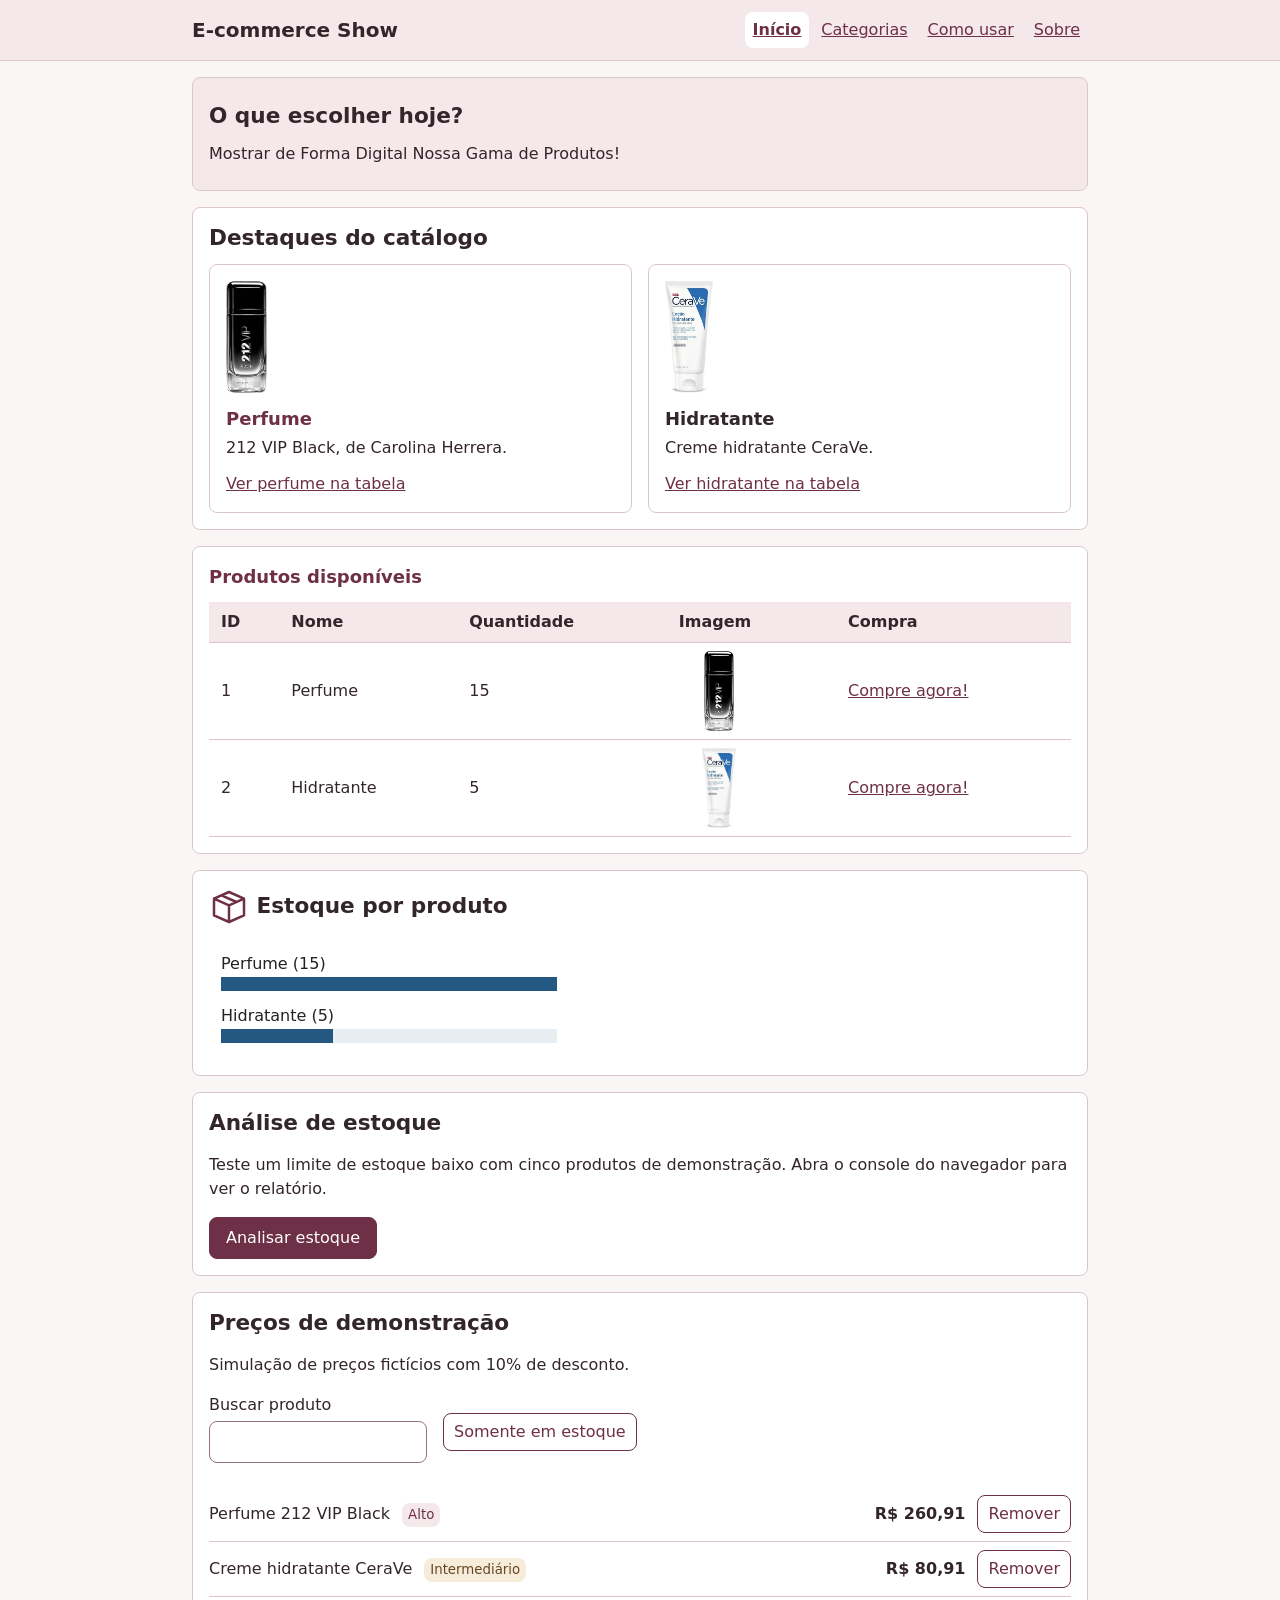
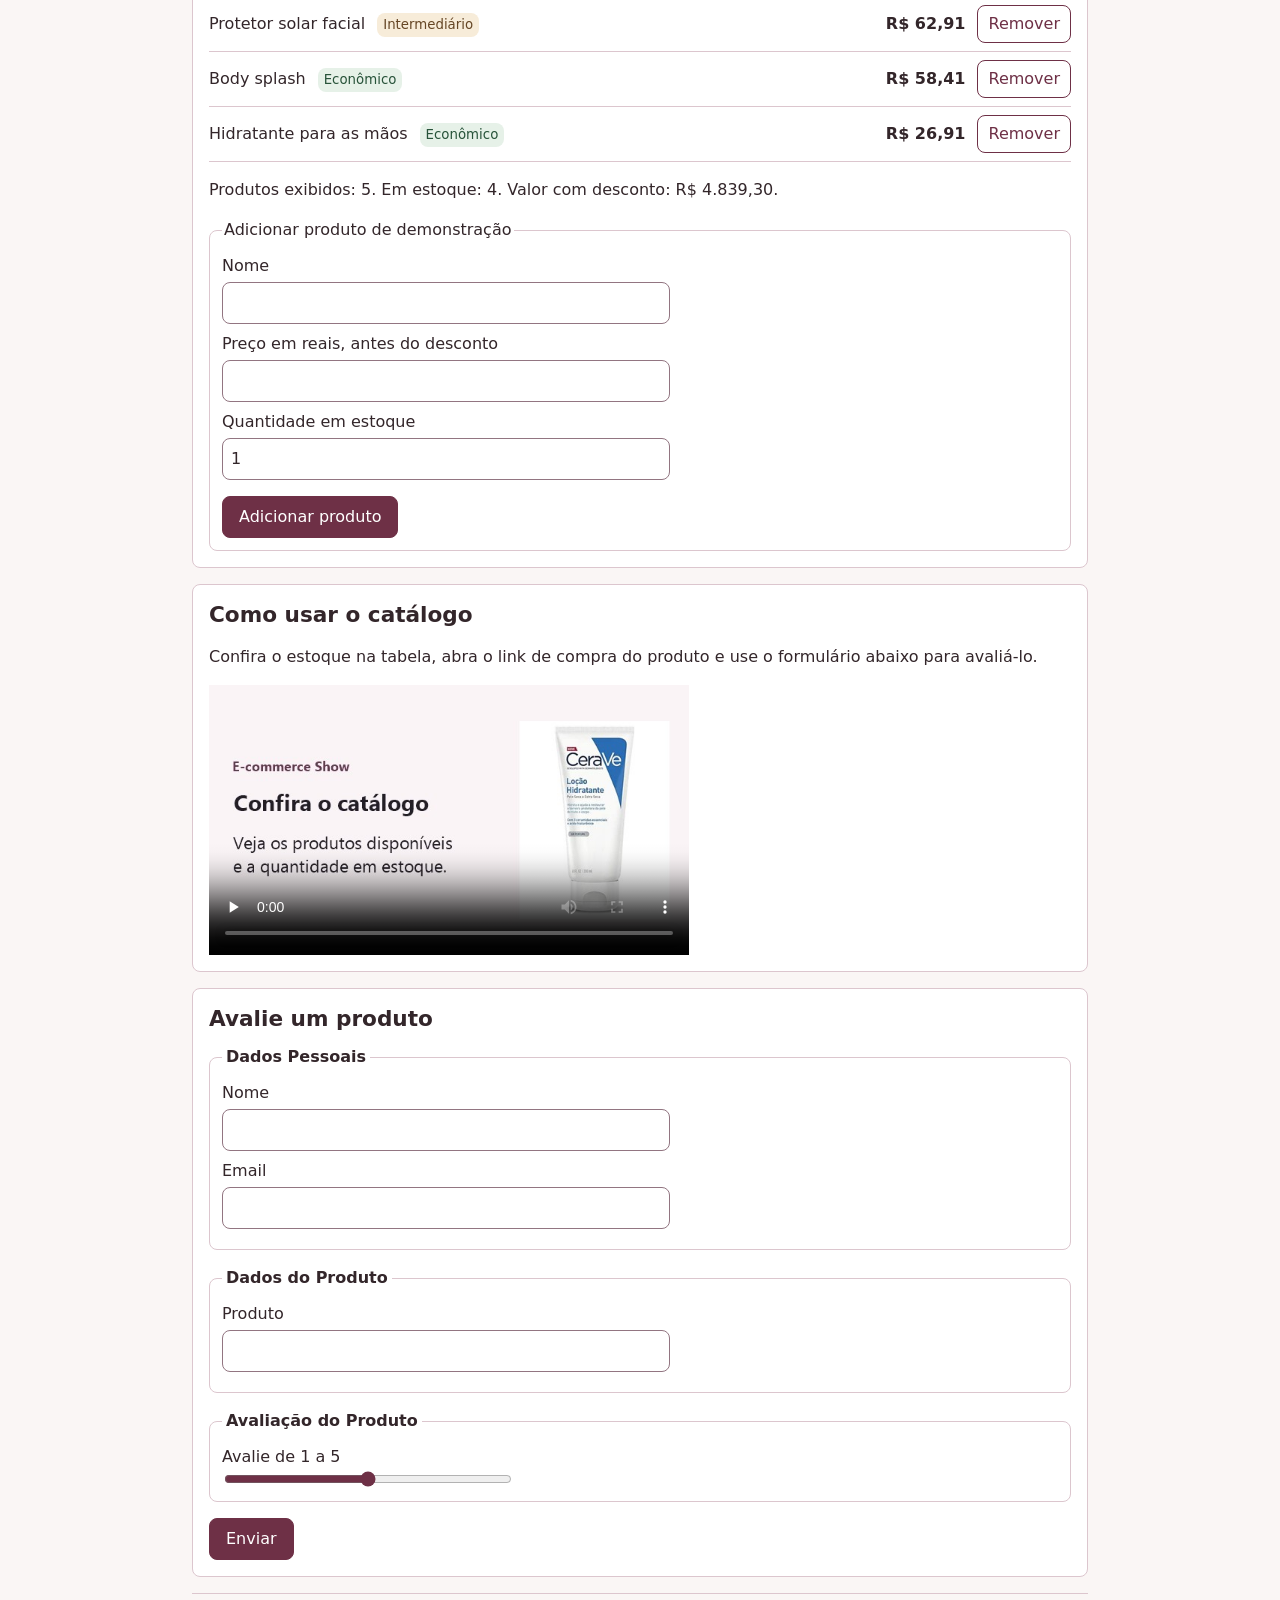
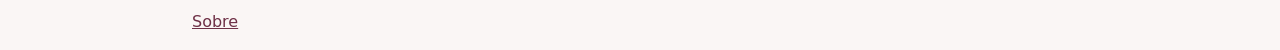
==== commit 3a0de52a: "Merge pull request #13 from CarlosJrDev/feature/js-dom-eventos feat: adiciona busca e ações à lista " ====
--- a/index.html
+++ b/index.html
@@ -7,7 +7,6 @@
     <link rel="stylesheet" href="css/reset.css">
     <link rel="stylesheet" href="css/style.css">
     <script src="js/estoque.js" defer></script>
-    <script src="js/navegacao.js" defer></script>
 </head>
 <body>
 
--- a/css/style.css
+++ b/css/style.css
@@ -149,6 +149,20 @@
     background-color: var(--superficie);
     color: var(--texto);
     font: inherit;
+}
+
+@media (max-width: 40rem) {
+    html {
+        scroll-padding-top: 8rem;
+    }
+
+    .botao-menu {
+        display: block;
+    }
+
+    .menu-categorias {
+        flex-basis: 100%;
+    }
 }
 
 @media (hover: none) {
@@ -173,50 +187,6 @@
     }
 }
 
-@media (max-width: 40rem) {
-    html {
-        scroll-padding-top: 11rem;
-    }
-
-    html:has(.botao-menu:not(:disabled)[aria-expanded="false"]) {
-        scroll-padding-top: 5rem;
-    }
-
-    .botao-menu:not(:disabled) {
-        display: block;
-        cursor: pointer;
-    }
-
-    .botao-menu:not(:disabled)[aria-expanded="false"] + .menu-categorias {
-        display: none;
-    }
-
-    .menu-categorias {
-        position: relative;
-        flex-basis: 100%;
-        column-gap: 0;
-        padding-bottom: 2.25rem;
-    }
-
-    .menu-categorias a {
-        padding-inline: 0.25rem;
-    }
-
-    .item-categorias {
-        position: static;
-    }
-
-    .menu-categorias .item-categorias > .submenu {
-        display: flex;
-        position: absolute;
-        inset: auto 0 0;
-        min-width: 0;
-        padding: 0;
-        border: 0;
-        background-color: transparent;
-    }
-}
-
 .painel {
     margin: var(--espaco) 0;
     padding: var(--espaco);
@@ -369,18 +339,9 @@
 .filtros-precos {
     display: flex;
     flex-wrap: wrap;
-    align-items: flex-end;
+    align-items: center;
     gap: 0.5rem var(--espaco);
     margin-bottom: var(--espaco);
-}
-
-.filtros-precos .campo {
-    display: block;
-    margin-bottom: 0;
-}
-
-.filtros-precos .botao-secundario {
-    padding-block: 0.5rem;
 }
 
 .filtros-precos label,
@@ -464,40 +425,6 @@
     color: var(--destaque);
 }
 
-@media (max-width: 40rem) {
-    .filtros-precos > div {
-        flex: 1 1 9rem;
-    }
-
-    .lista-precos li {
-        display: grid;
-        grid-template-columns: minmax(0, 1fr) auto;
-        grid-template-areas:
-            "nome preco"
-            "faixa acao";
-        align-items: center;
-    }
-
-    .nome-preco {
-        grid-area: nome;
-    }
-
-    .preco-final {
-        grid-area: preco;
-        justify-self: end;
-    }
-
-    .faixa-preco {
-        grid-area: faixa;
-        justify-self: start;
-    }
-
-    .lista-precos .botao-secundario {
-        grid-area: acao;
-        justify-self: end;
-    }
-}
-
 .rodape {
     padding-block: var(--espaco);
     border-top: 1px solid var(--borda);
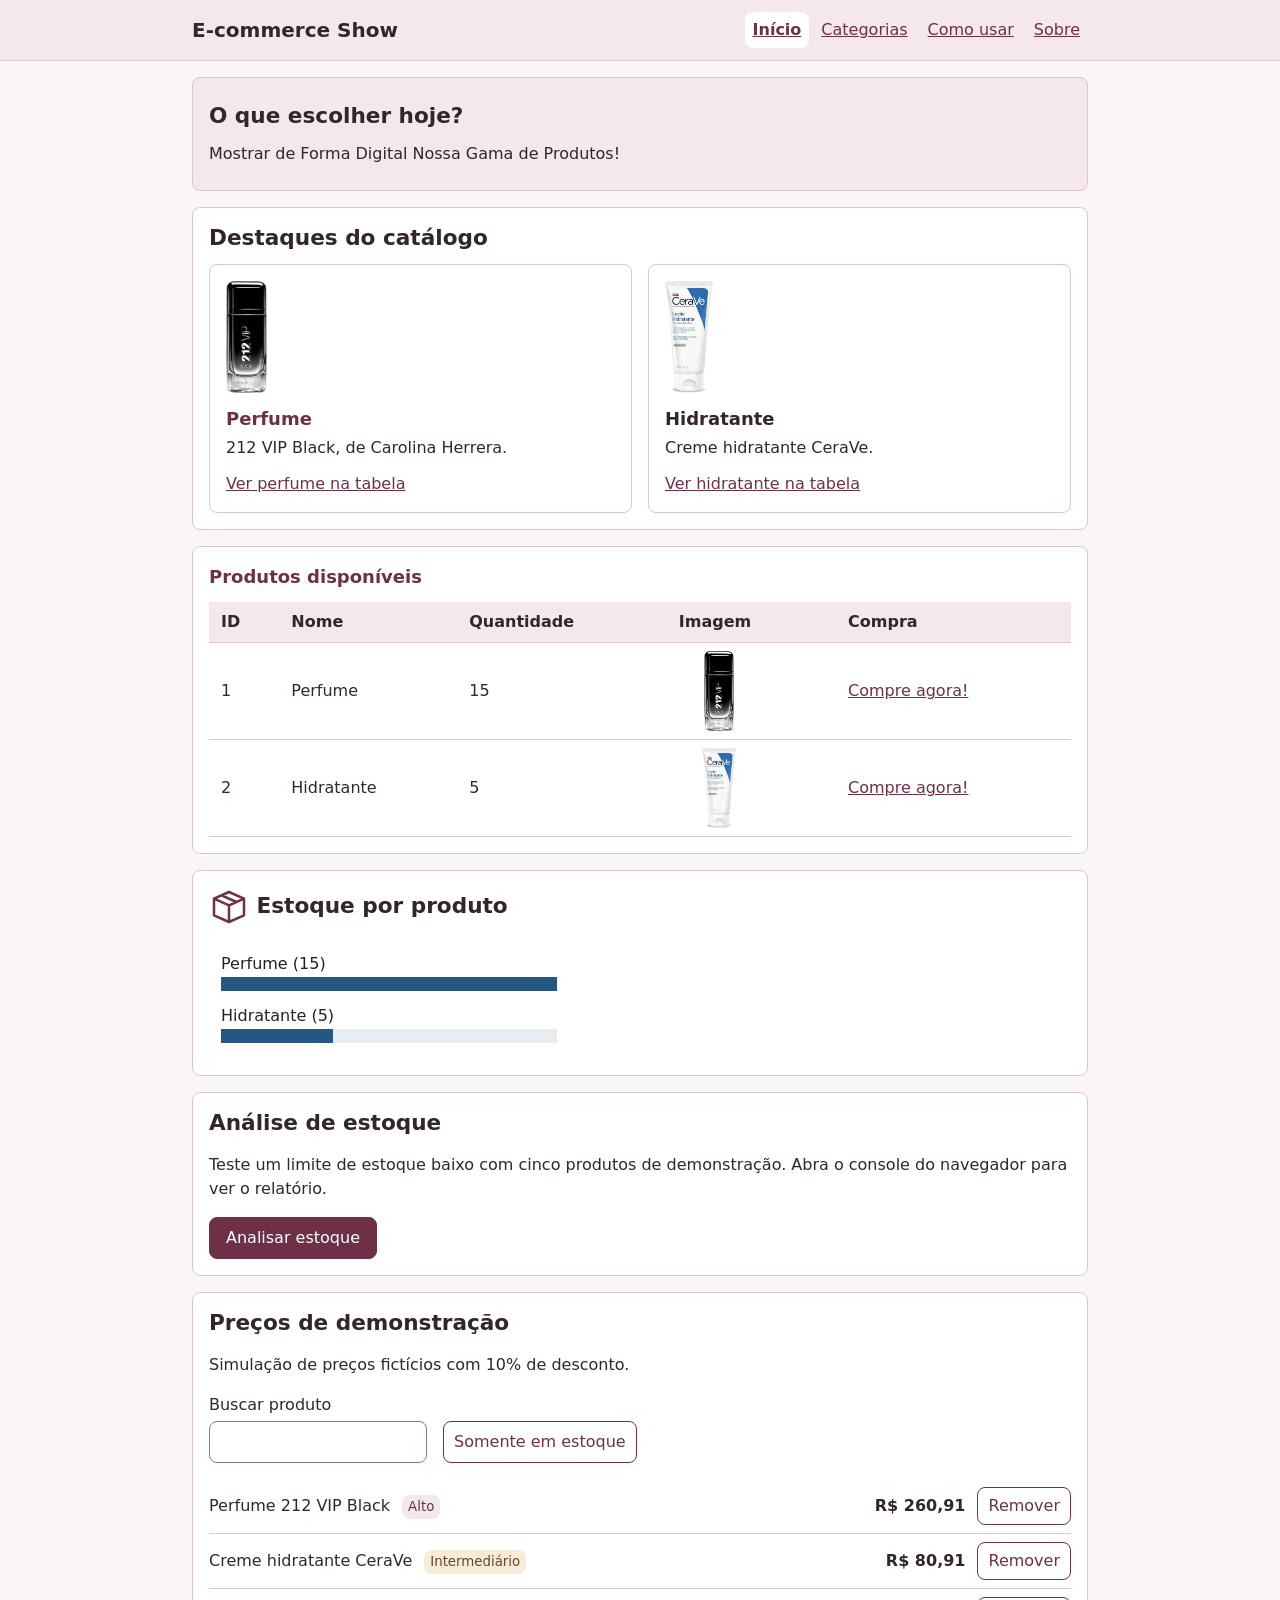
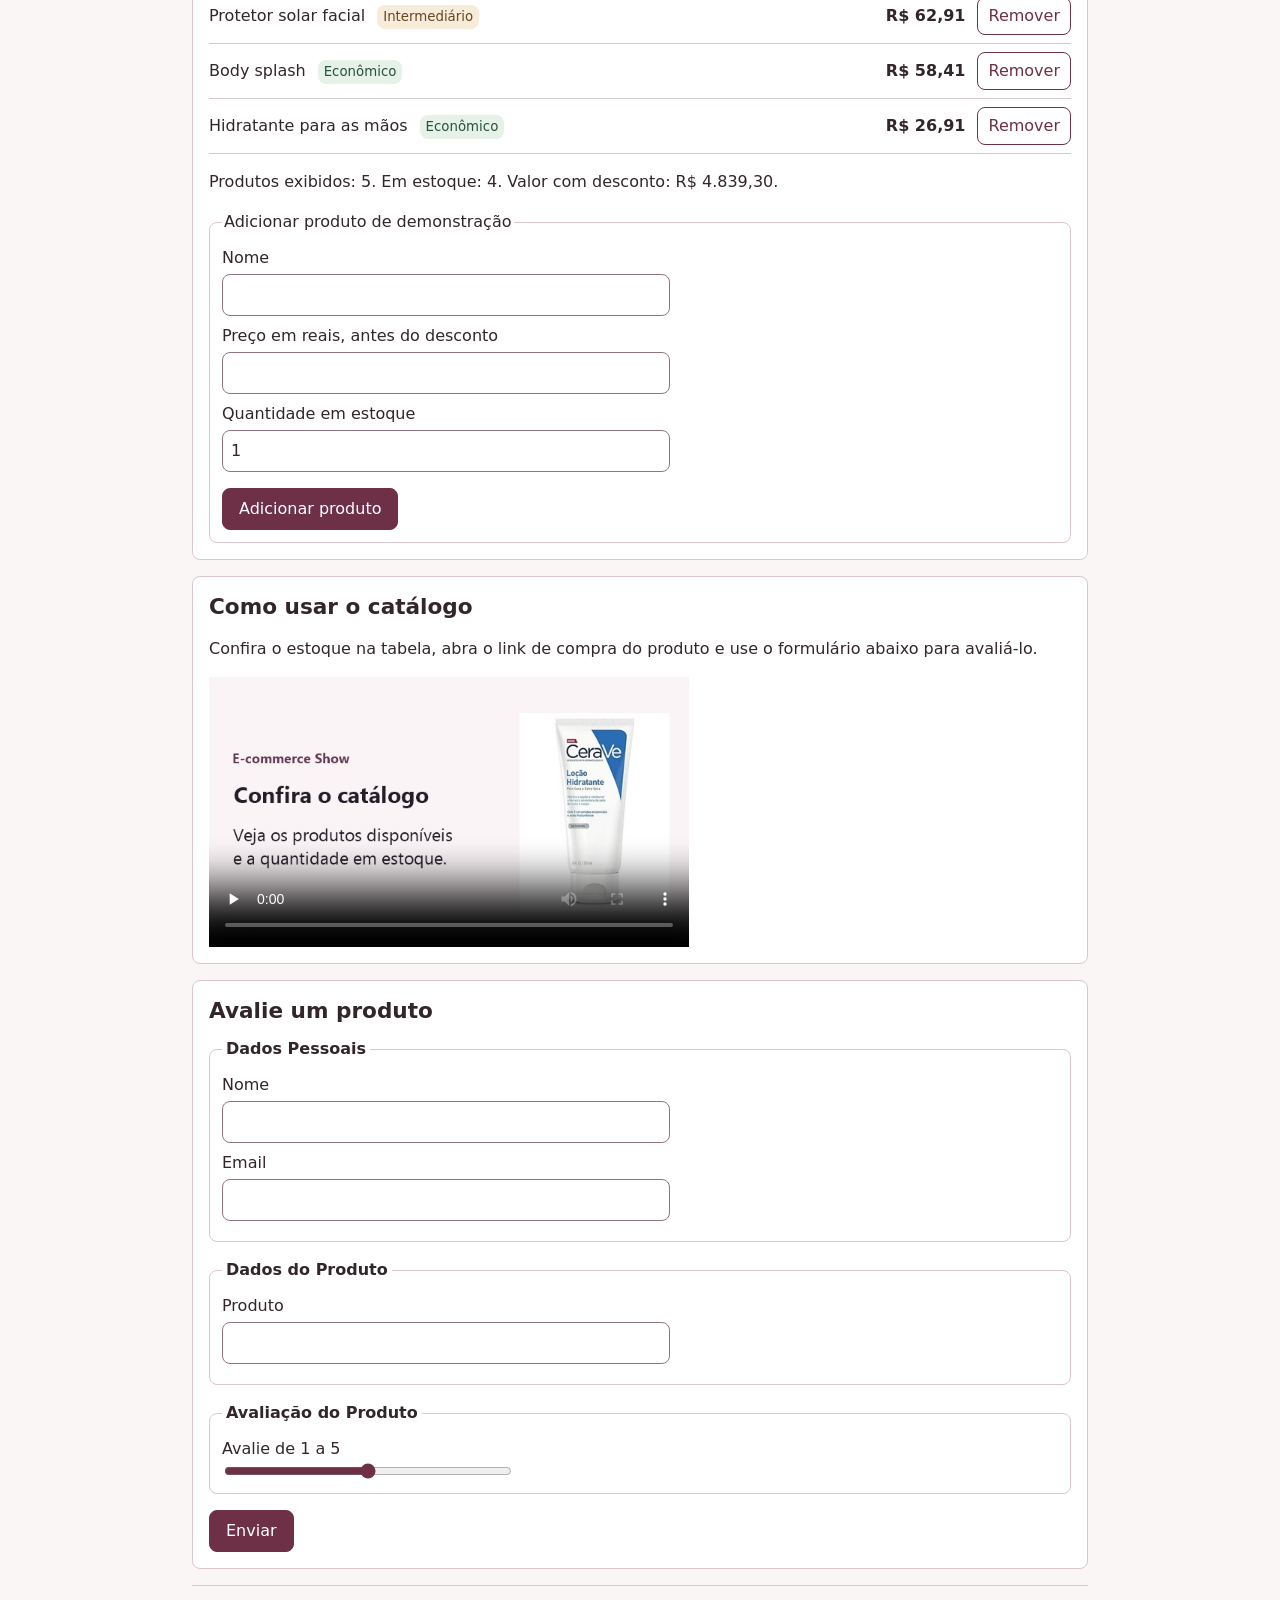
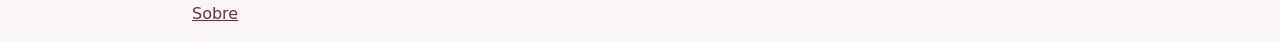
==== commit 3cadbc11: "Merge pull request #14 from CarlosJrDev/fix/mobile-navegacao-alinhamento fix: corrige navegação e al" ====
--- a/index.html
+++ b/index.html
@@ -7,6 +7,7 @@
     <link rel="stylesheet" href="css/reset.css">
     <link rel="stylesheet" href="css/style.css">
     <script src="js/estoque.js" defer></script>
+    <script src="js/navegacao.js" defer></script>
 </head>
 <body>
 
--- a/css/style.css
+++ b/css/style.css
@@ -149,20 +149,6 @@
     background-color: var(--superficie);
     color: var(--texto);
     font: inherit;
-}
-
-@media (max-width: 40rem) {
-    html {
-        scroll-padding-top: 8rem;
-    }
-
-    .botao-menu {
-        display: block;
-    }
-
-    .menu-categorias {
-        flex-basis: 100%;
-    }
 }
 
 @media (hover: none) {
@@ -187,6 +173,50 @@
     }
 }
 
+@media (max-width: 40rem) {
+    html {
+        scroll-padding-top: 11rem;
+    }
+
+    html:has(.botao-menu:not(:disabled)[aria-expanded="false"]) {
+        scroll-padding-top: 5rem;
+    }
+
+    .botao-menu:not(:disabled) {
+        display: block;
+        cursor: pointer;
+    }
+
+    .botao-menu:not(:disabled)[aria-expanded="false"] + .menu-categorias {
+        display: none;
+    }
+
+    .menu-categorias {
+        position: relative;
+        flex-basis: 100%;
+        column-gap: 0;
+        padding-bottom: 2.25rem;
+    }
+
+    .menu-categorias a {
+        padding-inline: 0.25rem;
+    }
+
+    .item-categorias {
+        position: static;
+    }
+
+    .menu-categorias .item-categorias > .submenu {
+        display: flex;
+        position: absolute;
+        inset: auto 0 0;
+        min-width: 0;
+        padding: 0;
+        border: 0;
+        background-color: transparent;
+    }
+}
+
 .painel {
     margin: var(--espaco) 0;
     padding: var(--espaco);
@@ -339,9 +369,18 @@
 .filtros-precos {
     display: flex;
     flex-wrap: wrap;
-    align-items: center;
+    align-items: flex-end;
     gap: 0.5rem var(--espaco);
     margin-bottom: var(--espaco);
+}
+
+.filtros-precos .campo {
+    display: block;
+    margin-bottom: 0;
+}
+
+.filtros-precos .botao-secundario {
+    padding-block: 0.5rem;
 }
 
 .filtros-precos label,
@@ -425,6 +464,40 @@
     color: var(--destaque);
 }
 
+@media (max-width: 40rem) {
+    .filtros-precos > div {
+        flex: 1 1 9rem;
+    }
+
+    .lista-precos li {
+        display: grid;
+        grid-template-columns: minmax(0, 1fr) auto;
+        grid-template-areas:
+            "nome preco"
+            "faixa acao";
+        align-items: center;
+    }
+
+    .nome-preco {
+        grid-area: nome;
+    }
+
+    .preco-final {
+        grid-area: preco;
+        justify-self: end;
+    }
+
+    .faixa-preco {
+        grid-area: faixa;
+        justify-self: start;
+    }
+
+    .lista-precos .botao-secundario {
+        grid-area: acao;
+        justify-self: end;
+    }
+}
+
 .rodape {
     padding-block: var(--espaco);
     border-top: 1px solid var(--borda);
